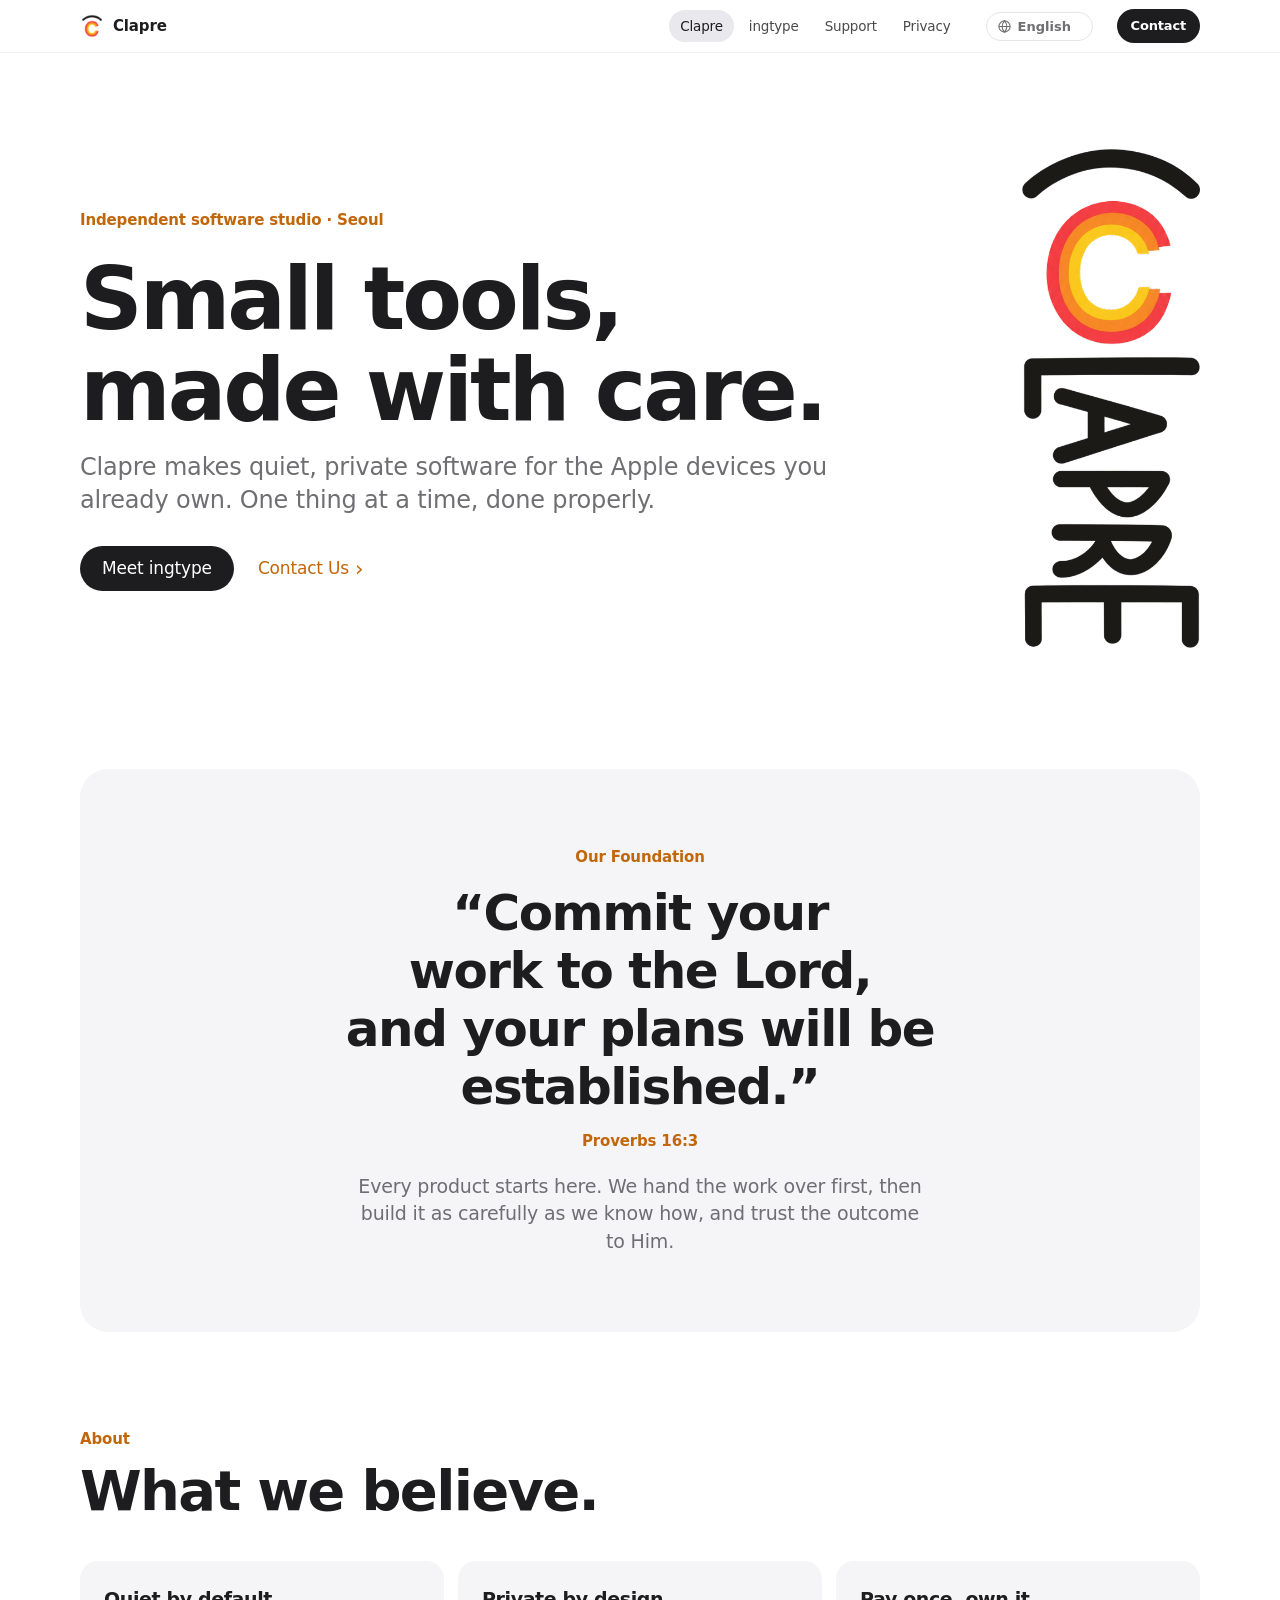
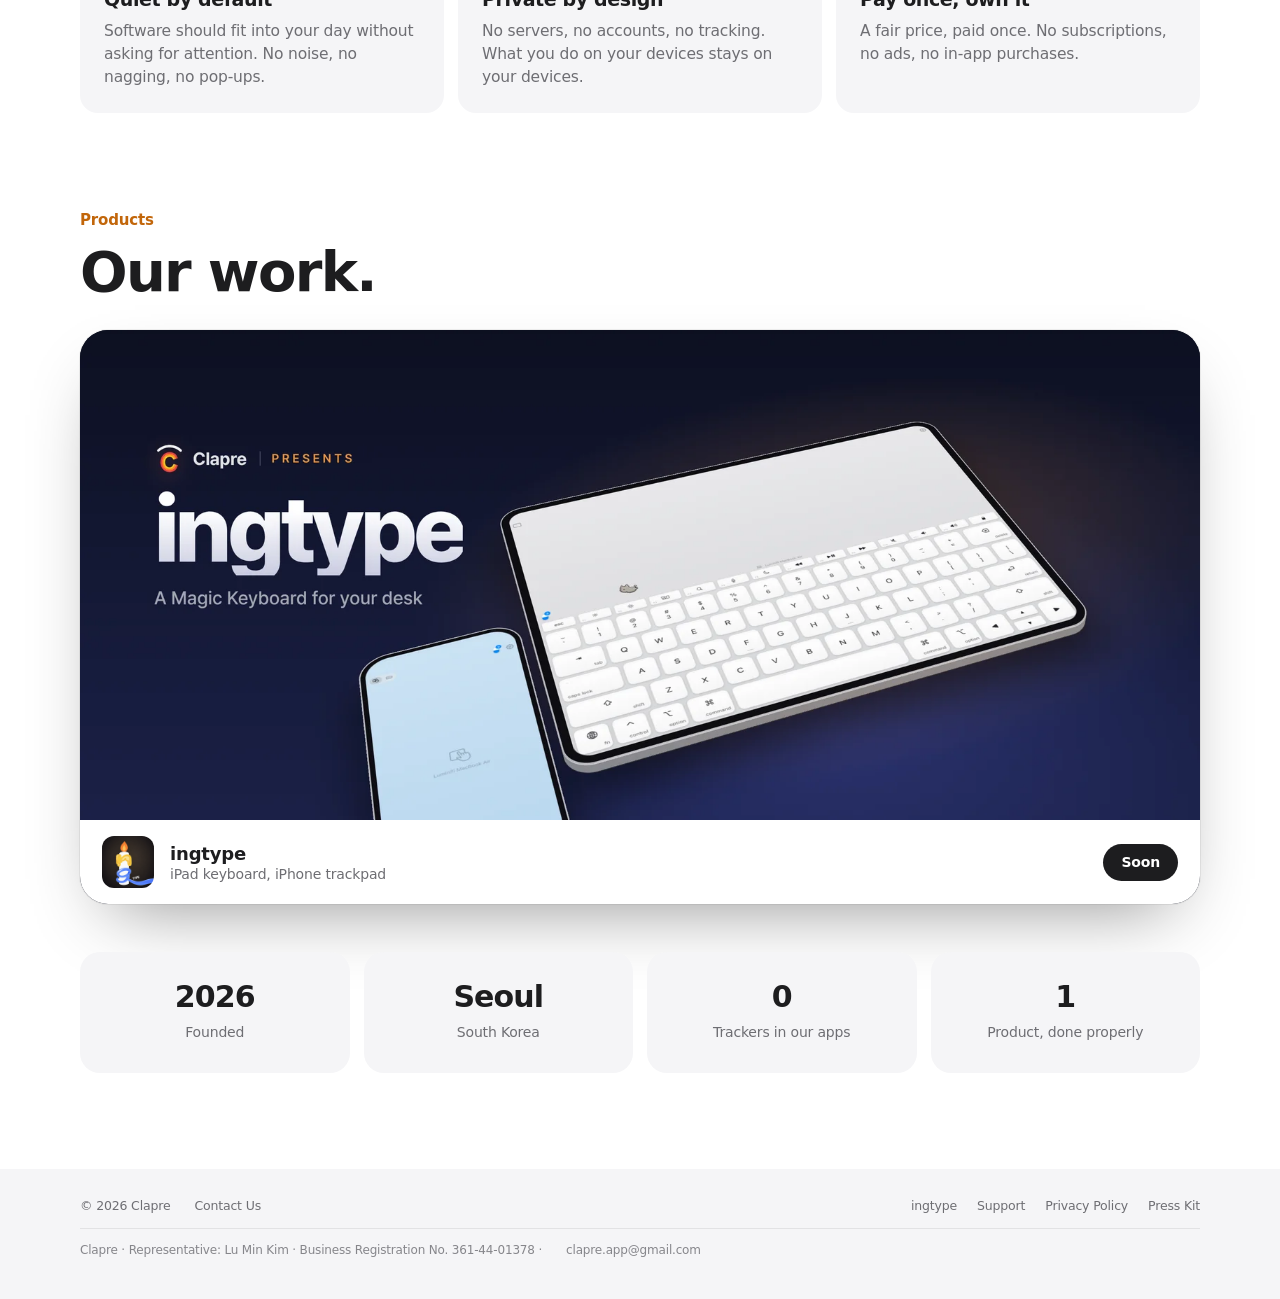
==== preview/index.html @ 4184bc2e "Preview of design draft 3 at /preview/ (noindex) Co-Authored-By: Claude Fable 5.1 <noreply@anthropic" ====
<!DOCTYPE html>

<html lang="en">
<head>
<meta charset="utf-8"/>
<meta content="width=device-width, initial-scale=1, viewport-fit=cover" name="viewport"/>
<title>Clapre · Software Studio in Seoul · Makers of ingtype</title>
<meta content="Clapre makes ingtype: iPad as a silent Mac keyboard, iPhone as a trackpad." name="description"/>
<meta content="Clapre" property="og:title"/>
<meta content="Clapre" property="og:site_name"/>
<meta content="ingtype by Clapre: iPad as a silent Mac keyboard, iPhone as a trackpad." property="og:description"/>
<meta content="https://clapre-app.github.io/assets/img/og-card.jpg" property="og:image"/>
<meta content="1200" property="og:image:width"/>
<meta content="630" property="og:image:height"/>
<meta content="website" property="og:type"/>
<meta content="https://clapre-app.github.io/" property="og:url"/>
<link href="https://clapre-app.github.io/" rel="canonical"/>
<meta content="02d426beef8b83adffbd58a7ddba301f41c018d2" name="naver-site-verification"/>
<meta content="cVVLEhnkoA3r0DoHXW1NbPYjWJluciDpub5JYgh2smg" name="google-site-verification"/>
<script type="application/ld+json">
{"@context":"https://schema.org","@graph":[
 {"@type":"Organization","@id":"https://clapre-app.github.io/#org","name":"Clapre","url":"https://clapre-app.github.io/",
  "logo":"https://clapre-app.github.io/assets/img/clapre-touch-180.png","description":"Independent software studio in Seoul. Makers of ingtype.",
  "address":{"@type":"PostalAddress","addressLocality":"Seoul","addressCountry":"KR"},
  "sameAs":["https://github.com/clapre-app"]},
 {"@type":"WebSite","@id":"https://clapre-app.github.io/#site","url":"https://clapre-app.github.io/","name":"Clapre","publisher":{"@id":"https://clapre-app.github.io/#org"},"inLanguage":["en","ko","ja","de","zh-Hans","es","fr"]},
 {"@type":"SoftwareApplication","name":"ingtype","operatingSystem":"iOS, iPadOS, macOS","applicationCategory":"UtilitiesApplication",
  "description":"Your iPad as a silent Mac keyboard, your iPhone as the trackpad and air mouse for your Mac.",
  "url":"https://clapre-app.github.io/#ingtype","author":{"@id":"https://clapre-app.github.io/#org"}}
]}
</script>
<meta content="summary_large_image" name="twitter:card"/>
<meta content="#ffffff" name="theme-color"/>
<meta content="noindex, nofollow" name="robots"/>
<link href="assets/img/favicon-clapre.png?v=31" rel="icon"/>
<link href="assets/img/clapre-touch-180.png?v=31" rel="apple-touch-icon"/>
<link href="assets/style.css?v=35" rel="stylesheet"/>
<script src="assets/i18n.js?v=35"></script>
<script defer="" src="assets/site.js?v=32"></script>
</head>
<body>
<header class="nav">
<div class="wrap">
<a class="brand" data-tab="clapre" href="#"><img alt="" class="brand-mark" height="32" src="assets/img/clapre-mark-ink.png?v=1" width="32"/><span>Clapre</span></a>
<nav class="tabs" role="tablist">
<a data-tab="clapre" href="#">Clapre</a>
<a data-tab="ingtype" href="#ingtype">ingtype</a>
<a data-i18n="t001" data-tab="support" href="#support">Support</a>
<a data-i18n="t002" data-tab="privacy" href="#privacy">Privacy</a>
</nav>
<label class="lang-pick"><svg aria-hidden="true" fill="none" stroke="currentColor" stroke-width="1.7" viewBox="0 0 24 24"><circle cx="12" cy="12" r="9"/><path d="M3 12h18M12 3c2.5 2.6 3.8 5.6 3.8 9s-1.3 6.4-3.8 9c-2.5-2.6-3.8-5.6-3.8-9S9.5 5.6 12 3z"/></svg><select aria-label="Language" class="lang-select"><option value="en">English</option><option value="ko">한국어</option><option value="ja">日本語</option><option value="de">Deutsch</option><option value="zh-Hans">简体中文</option><option value="es">Español</option><option value="fr">Français</option></select></label>
<a class="nav-contact" data-goto="contact" data-i18n="t003" href="#support">Contact</a>
</div>
</header>
<main>
<!-- ===== Clapre (회사) ===== -->
<div class="panel" id="tab-clapre">
<div class="hero company">
<div class="wrap company-hero">
<div class="company-copy">
<span class="eyebrow reveal" data-i18n="t004"><i></i>Independent software studio · Seoul</span>
<h1 class="reveal" data-i18n="t005">Small tools,<br/>made with care.</h1>
<p class="lede reveal" data-i18n="t006">Clapre makes quiet, private software for the Apple devices you already own. One thing at a time, done properly.</p>
<div class="cta reveal">
<a class="btn btn-primary" data-i18n="t007" data-tab="ingtype" href="#ingtype">Meet ingtype</a>
<a class="btn btn-ghost" data-goto="contact" data-i18n="t008" href="#support">Contact Us</a>
</div>
</div>
<img alt="Clapre" class="company-logo reveal" height="900" src="assets/img/clapre-logo-ink.png" width="320"/>
</div>
</div>
<section class="verse">
<div class="wrap reveal">
<div class="kicker" data-i18n="t009">Our Foundation</div>
<blockquote data-i18n="t010">“Commit your work to the Lord,<br/> and your plans will be established.”</blockquote>
<cite data-i18n="t011">Proverbs 16:3</cite>
<p class="section-lede" data-i18n="t012">Every product starts here. We hand the work over first, then build it as carefully as we know how, and trust the outcome to Him.</p>
</div>
</section>
<section>
<div class="wrap">
<div class="reveal">
<div class="kicker" data-i18n="t013">About</div>
<h2 data-i18n="t014">What we believe.</h2>
</div>
<div class="cards reveal">
<div class="card"><b data-i18n="t015">Quiet by default</b><p data-i18n="t016">Software should fit into your day without asking for attention. No noise, no nagging, no pop-ups.</p></div>
<div class="card"><b data-i18n="t017">Private by design</b><p data-i18n="t018">No servers, no accounts, no tracking. What you do on your devices stays on your devices.</p></div>
<div class="card"><b data-i18n="t019">Pay once, own it</b><p data-i18n="t020">A fair price, paid once. No subscriptions, no ads, no in-app purchases.</p></div>
</div>
</div>
</section>
<section>
<div class="wrap">
<div class="reveal">
<div class="kicker" data-i18n="t021">Products</div>
<h2 data-i18n="t022">Our work.</h2>
</div>
<a class="feature-card reveal" data-tab="ingtype" href="#ingtype">
<img alt="ingtype on iPad and iPhone" class="feature-art" height="800" data-l10n-banner="" src="assets/img/featured-banner-en.webp" width="1600"/>
<div class="feature-bar">
<img alt="" height="64" src="assets/img/icon-256.png?v=31" width="64"/>
<div><b>ingtype</b><span data-i18n="t023">iPad keyboard, iPhone trackpad</span></div>
<span class="get" data-i18n="t024">Soon</span>
</div>
</a>
<dl class="facts company-facts reveal">
<div class="fact"><b>2026</b><span data-i18n="t025">Founded</span></div>
<div class="fact"><b data-i18n="t026">Seoul</b><span data-i18n="t027">South Korea</span></div>
<div class="fact"><b>0</b><span data-i18n="t028">Trackers in our apps</span></div>
<div class="fact"><b>1</b><span data-i18n="t029">Product, done properly</span></div>
</dl>
</div>
</section>
</div>
<!-- ===== ingtype ===== -->
<div class="panel" hidden="" id="tab-ingtype">
<!-- 히어로 -->
<div class="hero">
<div class="wrap">
<img alt="ingtype" class="app-icon reveal" data-cookie="" height="88" src="assets/img/icon-256.png?v=31" width="88"/>
<div class="lockup reveal"><img alt="" height="26" src="assets/img/clapre-mark-ink-256.png" width="26"/><span>Clapre</span><i></i><em>PRESENTS</em></div>
<h1 class="reveal" data-i18n="t030">
        Your iPad. A Magic Keyboard.
      </h1>
<p class="lede reveal" data-i18n="t031">
        Lay it flat and type with ten fingers. Completely silent. Your iPhone becomes the trackpad.
      </p>
<div class="cta reveal">
<a aria-label="App Store" class="btn btn-primary" data-goto="price" href="#ingtype">
<svg aria-hidden="true" fill="currentColor" viewbox="0 0 24 24"><path d="M16.37 12.6c-.02-2.3 1.88-3.41 1.97-3.46-1.07-1.57-2.74-1.79-3.33-1.81-1.42-.14-2.77.83-3.49.83-.72 0-1.83-.81-3.01-.79-1.55.02-2.98.9-3.78 2.29-1.61 2.8-.41 6.94 1.16 9.21.77 1.11 1.68 2.36 2.88 2.31 1.16-.05 1.6-.75 3-.75s1.79.75 3.01.72c1.24-.02 2.03-1.13 2.79-2.25.88-1.29 1.24-2.54 1.26-2.6-.03-.01-2.42-.93-2.46-3.69zM14.07 5.85c.64-.77 1.07-1.85.95-2.92-.92.04-2.03.61-2.69 1.38-.59.68-1.11 1.77-.97 2.82 1.02.08 2.07-.52 2.71-1.28z"></path></svg>
<span data-i18n="t032">App Store</span><span class="soon" data-i18n="t033">Soon</span>
</a>
<a class="btn btn-ghost" data-goto="start" data-i18n="t034" href="#support">Get the Mac app (free)</a>
</div>
<p class="launch reveal" data-i18n="t035">Coming to the App Store · Date to be announced</p>
<!-- 쿠키: 촛불 아이콘을 누르면 나온다(출시일 힌트). -->
<p class="cookie" data-i18n="t228" hidden="">Did you know? January 7 is Candle Day.</p>
<div class="stage3d reveal"><img alt="ingtype on an iPad lying flat, with an iPhone as the trackpad" height="878" src="assets/img/devices-3d.webp" width="1800"/></div>
<div class="facts reveal">
<div class="fact"><b data-i18n="t036">Silent</b><span data-i18n="t037">No key sounds by default</span></div>
<div class="fact"><b data-i18n="t038">Ten fingers</b><span data-i18n="t039">Resting palms ignored</span></div>
<div class="fact"><b>0</b><span data-i18n="t040">Servers, accounts, ads</span></div>
<div class="fact"><b>11" · 13"</b><span data-i18n="t041">Layout scales to fit</span></div>
</div>
</div>
</div>
<!-- 키보드 / 한글 -->
<section>
<div class="wrap feature">
<div class="feature-copy reveal">
<div class="kicker" data-i18n="t042">Keyboard</div>
<h2 data-i18n="t043">
          Feels exactly like a real keyboard.
        </h2>
<p class="section-lede" data-i18n="t044">
          ingtype sends key positions, not characters. Your Mac does the rest, so every language, shortcut and input method behaves exactly as it does on a physical keyboard.
        </p>
<ul>
<li><span data-i18n="t045"><b>Zero lag</b> on the same Wi‑Fi</span></li>
<li><span data-i18n="t046"><b>Any input method</b>, including Korean, Japanese and Chinese</span></li>
<li><span data-i18n="t047"><b>Function row</b> with brightness, volume and media keys</span></li>
</ul>
</div>
<div class="ipad reveal"><img alt="" height="1200" loading="lazy" data-l10n-img="hangul" src="assets/img/hangul-en.webp" width="1600"/></div>
</div>
</section>
<!-- 작은 창 -->
<section>
<div class="wrap feature flip">
<div class="feature-copy reveal">
<div class="kicker" data-i18n="t048">Mini window</div>
<h2 data-i18n="t049">
          Eyes on the iPad.<br/>Hands stay put.
        </h2>
<p class="section-lede" data-i18n="t050">
          A small window above the keys mirrors any Mac window, live. Open Mac apps or browse the web right there.
        </p>
</div>
<div class="ipad reveal"><img alt="" height="1200" loading="lazy" src="assets/img/miniwindow.webp" width="1600"/></div>
</div>
</section>
<!-- Picture Custom -->
<section>
<div class="wrap feature">
<div class="feature-copy reveal">
<div class="kicker" data-i18n="t051">Themes</div>
<h2 data-i18n="t052">Five keyboards.<br/>Your desk is one.</h2>
<p class="section-lede" data-i18n="t053">Basic, Ice, Glass, or All Custom in your own colors. Picture Custom turns a photo of your desk into the backdrop, with depth as you tilt. Tap one to see it.</p>
<div class="pets-row">
<button aria-pressed="false" class="theme-pill" data-img="assets/img/hero-ipad-en.webp" data-l10n-img="hero-ipad" type="button">Basic</button><button aria-pressed="true" class="theme-pill on" data-img="assets/img/picture-en.webp" data-l10n-img="picture" type="button">Picture Custom</button><button aria-pressed="false" class="theme-pill" data-img="assets/img/theme-ice.webp" type="button">Ice</button><button aria-pressed="false" class="theme-pill" data-img="assets/img/theme-glass.webp" type="button">Glass</button><button aria-pressed="false" class="theme-pill" data-img="assets/img/theme-allcustom.webp" type="button">All Custom</button>
</div>
</div>
<div class="ipad reveal theme-shot is-picture"><img alt="" height="1200" loading="lazy" data-l10n-img="picture" src="assets/img/picture-en.webp" width="1600"/><span aria-hidden="true" class="add-pic"><svg fill="none" stroke="currentColor" stroke-linecap="round" stroke-linejoin="round" stroke-width="1.8" viewbox="0 0 24 24"><rect height="14" rx="3" width="18" x="3" y="5"></rect><circle cx="9" cy="10" r="1.6"></circle><path d="M21 16l-5-5-7 8"></path></svg><span data-i18n="t054">ADD PICTURE</span></span></div>
</div>
</section>
<!-- 아이폰 -->
<section>
<div class="wrap feature flip">
<div class="feature-copy reveal">
<div class="kicker" data-i18n="t055">iPhone</div>
<h2 data-i18n="t056">
          Your iPhone is the trackpad.
        </h2>
<p class="section-lede" data-i18n="t057">
          Tap, two-finger scroll, pinch, drag and three-finger gestures, with haptics on every click. Type on your iPhone keyboard and it lands on the Mac.
        </p>
<ul>
<li><span data-i18n="t058"><b>Hold with two fingers and tilt</b> to fly across the screen</span></li>
<li><span data-i18n="t059"><b>Emoji</b> included</span></li>
</ul>
</div>
<div class="duo reveal">
<div class="iphone"><img alt="" height="1564" loading="lazy" data-l10n-img="phone-trackpad" src="assets/img/phone-trackpad-en.webp" width="720"/></div>
<div class="iphone"><img alt="" height="1564" loading="lazy" data-l10n-img="phone-airmouse" src="assets/img/phone-airmouse-en.webp" width="720"/></div>
</div>
</div>
</section>
<!-- 펫 -->
<section>
<div class="wrap feature">
<div class="feature-copy reveal">
<div class="kicker" data-i18n="t060">Pets</div>
<h2 data-i18n="t061">
          Little friends<br/>on the keys.
        </h2>
<p class="section-lede" data-i18n="t062">
          32 pixel pets wander a single line above the keys, never in the way. They nap when you rest and hop when you tap.
        </p>
<div class="pets-row">
<span data-i18n="t063">32 pets</span><span data-i18n="t064">Three capsules a day</span><span data-i18n="t065">Draw your own pet</span>
</div>
</div>
<div class="ipad reveal"><img alt="" height="1200" loading="lazy" data-l10n-img="pets" src="assets/img/pets-en.webp" width="1600"/></div>
</div>
</section>
<!-- 개인정보 -->
<section class="gallery-sec">
<div class="wrap reveal">
<div class="kicker" data-i18n="t066">App Store</div>
<h2 data-i18n="t067">A closer look.</h2>
</div>
<div aria-label="App Store screenshots" class="gallery reveal" tabindex="0">
<img alt="" class="pad" height="825" loading="lazy" data-poster="ipad-13-01-keyboard" src="assets/img/posters/en/ipad-13-01-keyboard.webp" width="1100"/>
<img alt="" class="ph" height="1130" loading="lazy" data-poster="iphone-69-01-trackpad" src="assets/img/posters/en/iphone-69-01-trackpad.webp" width="520"/>
<img alt="" class="ph" height="1130" loading="lazy" data-poster="iphone-69-01b-airmouse" src="assets/img/posters/en/iphone-69-01b-airmouse.webp" width="520"/>
<img alt="" class="pad" height="825" loading="lazy" data-poster="ipad-13-02-hangul" src="assets/img/posters/en/ipad-13-02-hangul.webp" width="1100"/>
<img alt="" class="pad" height="825" loading="lazy" data-poster="ipad-13-03-miniwindow" src="assets/img/posters/en/ipad-13-03-miniwindow.webp" width="1100"/>
<img alt="" class="ph" height="1130" loading="lazy" data-poster="iphone-69-02-keyboard" src="assets/img/posters/en/iphone-69-02-keyboard.webp" width="520"/>
<img alt="" class="pad" height="825" loading="lazy" data-poster="ipad-13-04-picture" src="assets/img/posters/en/ipad-13-04-picture.webp" width="1100"/>
<img alt="" class="ph" height="1130" loading="lazy" data-poster="iphone-69-03-picture" src="assets/img/posters/en/iphone-69-03-picture.webp" width="520"/>
<img alt="" class="pad" height="825" loading="lazy" data-poster="ipad-13-05-pets" src="assets/img/posters/en/ipad-13-05-pets.webp" width="1100"/>
<img alt="" class="ph" height="1130" loading="lazy" data-poster="iphone-69-04-pairing" src="assets/img/posters/en/iphone-69-04-pairing.webp" width="520"/>
<img alt="" class="pad" height="825" loading="lazy" data-poster="ipad-13-07-private" src="assets/img/posters/en/ipad-13-07-private.webp" width="1100"/>
</div>
</section>
<section>
<div class="wrap">
<div class="privacy-band reveal">
<div class="kicker" data-i18n="t068">Privacy</div>
<h2 data-i18n="t069">
          No server. No account. No tracking.
        </h2>
<p class="section-lede" data-i18n="t070">
          Your devices talk directly over Wi‑Fi, encrypted. We can't see what you type, because it never reaches us.
        </p>
<div class="cards">
<div class="card"><b data-i18n="t071">6-digit pairing</b><p data-i18n="t072">Pair once with the code on your Mac. Only paired devices can connect.</p></div>
<div class="card"><b data-i18n="t073">Nothing stored</b><p data-i18n="t074">Keystrokes are handled the moment they arrive and are never saved.</p></div>
<div class="card"><b data-i18n="t075">No ads, no analytics</b><p data-i18n="t076">Not a single tracking SDK. App Store privacy label: Data Not Collected.</p></div>
</div>
</div>
</div>
</section>
<!-- 시작하기 -->
<section>
<div class="wrap">
<div class="reveal">
<div class="kicker" data-i18n="t077">Get started</div>
<h2 data-i18n="t078">One minute to set up.</h2>
</div>
<div class="steps reveal">
<div class="step"><b data-i18n="t079">Install the Mac app</b><p data-i18n="t080">Free. It sits quietly in your menu bar.</p></div>
<div class="step"><b data-i18n="t081">Enter the 6-digit code</b><p data-i18n="t082">Mac menu → Pair New Device. Type it on your iPad or iPhone.</p></div>
<div class="step"><b data-i18n="t083">Done</b><p data-i18n="t084">From then on it reconnects on its own.</p></div>
</div>
</div>
</section>
<!-- 가격 -->
<!-- Handheld Mac (1.0 포함) -->
<section class="next-up">
<div class="wrap">
<div class="next-card reveal">
<span class="dev-pill"><i></i><span data-i18n="t224">New</span></span>
<h2 data-i18n="t225">Handheld Mac.</h2>
<p class="section-lede" data-i18n="t226">Your whole Mac screen on the iPad, controlled with your fingers. Tap, drag, scroll and pinch, right on the glass.</p>
<p class="next-note" data-i18n="t227">Included in ingtype. No subscription.</p>
</div>
</div>
</section>
<section class="price" id="price">
<div class="wrap reveal">
<div class="kicker" data-i18n="t085">Price</div>
<div class="amount" data-i18n="t086">One-time</div>
<p class="section-lede" data-i18n="t087" style="margin:0 auto">
        Buy once for both iPad and iPhone. No subscription, no in-app purchases. The Mac app is free.
      </p>
<div class="cta">
<a class="btn btn-primary" data-goto="price" data-i18n="t088" href="#ingtype">Coming Soon</a>
</div>
</div>
</section>
</div>
<!-- ===== Support ===== -->
<div class="panel doc" hidden="" id="tab-support">
<div class="wrap">
<h1 data-i18n="t089">Support</h1>
<p class="meta" data-i18n="t090">ingtype by Clapre</p>
<h2 data-i18n="t091" id="start">Getting Started</h2>
<ol>
<li data-i18n="t092"><strong>Install the Mac app.</strong> Open <code>ingtype.dmg</code> from the download link on this page and move the app to Applications. On first launch it asks for Accessibility permission: System Settings → Privacy &amp; Security → Accessibility → turn on ingtype.</li>
<li data-i18n="t093"><strong>Pair.</strong> Click the ingtype icon in the menu bar → <strong>Pair New Device</strong>. A 6-digit code appears.</li>
<li data-i18n="t094">Open the app on your iPhone or iPad, choose your Mac and enter the code. After that it reconnects on its own.</li>
</ol>
<p data-i18n="t095">The Mac app is free. The download link goes up here on launch day. Your Mac and iPhone/iPad must be on the same Wi‑Fi.</p>
<h2 data-i18n="t096">iPad as a Keyboard</h2>
<ul>
<li data-i18n="t097">Lay the iPad flat and rest your wrists on the desk. iPadOS ignores touches near a resting wrist.</li>
<li data-i18n="t098">In Settings → Multitasking &amp; Gestures, turn off four/five-finger gestures so apps don't switch while you type.</li>
<li data-i18n="t099"><strong>Modifier keys</strong> (shift, command…): tap once to apply to the next key, or hold while typing.</li>
<li data-i18n="t100">Hold <strong>fn</strong> and tap the top row for F1–F12.</li>
<li data-i18n="t101">For English-only legends: Settings → Keyboard → Key Legends → English Only.</li>
</ul>
<h2 data-i18n="t102">iPhone as a Trackpad</h2>
<table>
<tr><th data-i18n="t103">Gesture</th><th data-i18n="t104">Action</th></tr>
<tr><td data-i18n="t105">One-finger move</td><td data-i18n="t106">Move the pointer</td></tr>
<tr><td data-i18n="t107">One-finger tap</td><td data-i18n="t108">Click</td></tr>
<tr><td data-i18n="t109">Two-finger tap</td><td data-i18n="t110">Right-click</td></tr>
<tr><td data-i18n="t111">Two-finger swipe</td><td data-i18n="t112">Scroll</td></tr>
<tr><td data-i18n="t113">Long press, then move</td><td data-i18n="t114">Drag</td></tr>
<tr><td data-i18n="t115">Pinch</td><td data-i18n="t116">Zoom</td></tr>
<tr><td data-i18n="t117">Three-finger swipe</td><td data-i18n="t118">Switch desktops, Mission Control</td></tr>
<tr><td data-i18n="t119">Hold two fingers and tilt</td><td data-i18n="t120">Air mouse (turn on in Settings)</td></tr>
</table>
<p data-i18n="t121">The air mouse covers long moves; the trackpad handles fine control. Adjust sensitivity in Settings. The iPhone keyboard mode can send emoji too.</p>
<h2 data-i18n="t122">FAQ</h2>
<h3 data-i18n="t123">My Mac doesn't show up.</h3>
<ul>
<li data-i18n="t124">Make sure both devices are on the same Wi‑Fi. Guest, school and office networks often block device-to-device traffic.</li>
<li data-i18n="t125">If so, turn on your iPhone's Personal Hotspot and join your Mac and iPad to it.</li>
<li data-i18n="t126">Still missing? <strong>Connect by address</strong>: enter the address shown in the ingtype menu on your Mac (e.g. 172.20.10.2) under ‘Connect by Address…’.</li>
<li data-i18n="t127">Check that the Mac app is running (menu bar icon).</li>
<li data-i18n="t128">On iPhone/iPad, check Settings → Privacy &amp; Security → Local Network → ingtype.</li>
</ul>
<h3 data-i18n="t129">Connected, but nothing is typed.</h3>
<p data-i18n="t130">Check the Accessibility permission on the Mac. After an update you may need to toggle it off and on.</p>
<h3 data-i18n="t131">The code doesn't work.</h3>
<p data-i18n="t132">A code is valid for 2 minutes, and 5 wrong attempts require a new one. Close and reopen the pairing window on the Mac.</p>
<h3 data-i18n="t133">I hear key sounds.</h3>
<p data-i18n="t134">The app is silent by default. Check that Key Click Sound is off in Settings.</p>
<h3 data-i18n="t135">Does one purchase cover all my devices?</h3>
<p data-i18n="t136">Yes. iPhone and iPad share one app under your Apple ID, and the Mac app is free.</p>
<h2 data-i18n="t137" id="contact">Contact Us</h2>
<p data-i18n="t138">Send a question, a bug or an idea. Replies usually take 2–3 days.</p>
<form class="contact" id="contact-form">
<div class="row">
<label><span data-i18n="t139">Topic</span>
          <select name="topic">
<option data-i18n="t202">Question</option><option data-i18n="t203">Bug Report</option><option data-i18n="t204">Connection Problem</option><option data-i18n="t205">Feature Idea</option><option data-i18n="t206">Other</option>
</select>
</label>
<label><span data-i18n="t140">Devices</span> <input data-i18n-ph="t200" name="devices" placeholder='e.g. iPad Air 11", MacBook Air M2'/></label>
</div>
<label><span data-i18n="t141">Message</span> <textarea data-i18n-ph="t201" name="message" placeholder="What happened, and what did you expect?" required="" rows="6"></textarea></label>
<div class="contact-actions">
<button class="btn btn-primary" data-i18n="t142" type="submit">Send by Email</button>
<span data-i18n="t143">Opens your mail app, addressed to <a href="mailto:clapre.app@gmail.com">clapre.app@gmail.com</a></span>
</div>
</form>
</div>
</div>
<!-- ===== Press ===== -->
<div class="panel doc" hidden="" id="tab-press">
<div class="wrap">
<h1 data-i18n="t207">Press Kit</h1>
<p class="lead" data-i18n="t208">Everything you need to write about ingtype: logos, screenshots and a short description.</p>
<p><a class="btn btn-primary press-dl" download="" href="assets/press/ingtype-press-kit.zip"><span data-i18n="t209">Download Press Kit (ZIP, 4 MB)</span></a></p>
<p class="meta" data-i18n="t210">App icon, Clapre logos, banners, and App Store screenshots in English and Korean.</p>
<img alt="ingtype banner" class="press-banner" data-l10n-banner="" height="800" loading="lazy" src="assets/img/featured-banner-en.webp" width="1600"/>
<h2 data-i18n="t211">About ingtype</h2>
<p><strong data-i18n="t212">Your iPad becomes a silent Magic Keyboard. Your iPhone becomes the trackpad.</strong></p>
<p data-i18n="t213">ingtype turns an iPad lying flat on the desk into a ten-finger keyboard for the Mac, and an iPhone into its trackpad. It sends key positions instead of characters, so every language and input method behaves exactly as on a physical keyboard. Silent by default, with no server, no account and no tracking.</p>
<h2 data-i18n="t214">Fact Sheet</h2>
<table>
<tr><th data-i18n="t215">Developer</th><td data-i18n="t216">Clapre, Seoul, South Korea</td></tr>
<tr><th data-i18n="t217">Release</th><td data-i18n="t218">To be announced</td></tr>
<tr><th data-i18n="t219">Platforms</th><td data-i18n="t220">iPad and iPhone (iOS 17+), free Mac app (macOS 14+)</td></tr>
<tr><th data-i18n="t221">Price</th><td data-i18n="t222">One-time purchase. No subscription, no in-app purchases.</td></tr>
<tr><th data-i18n="t223">Contact</th><td><a href="mailto:clapre.app@gmail.com">clapre.app@gmail.com</a></td></tr>
</table>
</div>
</div>
<!-- ===== Privacy ===== -->
<div class="panel doc" hidden="" id="tab-privacy">
<div class="wrap">
<h1 data-i18n="t144">Privacy Policy</h1>
<p class="meta" data-i18n="t145">Last updated October 28, 2026 · ingtype by Clapre</p>
<p class="lead" data-i18n="t146">ingtype does not collect any personal information.</p>
<h2 data-i18n="t147">1. Information We Collect</h2>
<p data-i18n="t148">None. ingtype does not:</p>
<ul>
<li data-i18n="t149">create accounts, require sign-in, or collect identifiers such as email or phone number</li>
<li data-i18n="t150">store or transmit the text you type, your keystrokes, or your pointer movements</li>
<li data-i18n="t151">use advertising, analytics, or tracking SDKs</li>
<li data-i18n="t152">talk to any external server (there is no developer server)</li>
</ul>
<h2 data-i18n="t153">2. Device-to-Device Communication</h2>
<p data-i18n="t154">ingtype only talks directly between your iPhone/iPad and your Mac on the same network.</p>
<ul>
<li data-i18n="t155">Traffic is encrypted with TLS. Only devices paired with the 6-digit code shown on the Mac can connect.</li>
<li data-i18n="t156">Keystrokes are sent as key positions (key codes), not characters. They are handled as input the moment they reach the Mac and are never stored.</li>
<li data-i18n="t157">When the iPhone keyboard sends a character with no key position, such as an emoji, the Mac briefly places it on the clipboard, pastes it, then restores your previous clipboard.</li>
<li data-i18n="t158">If you choose ‘Mac Screen’ in the iPad mini window, only the one Mac window (or display) you picked is compressed into video and sent to that iPad over the same encrypted connection. It stops when you close the mini window or disconnect, and nothing is stored. The Mac menu bar shows it while sharing, with a way to stop at once. Handheld Mac works the same way: it shows your whole display, and only your taps and gestures go back to the Mac.</li>
<li data-i18n="t159">Nothing is sent to the developer or third parties. Websites you open yourself in the mini window talk to those sites like any browser, and a search typed into its address bar opens Google Search.</li>
</ul>
<h2 data-i18n="t160">3. Information Stored on Your Devices</h2>
<table>
<tr><th data-i18n="t161">Data</th><th data-i18n="t162">Where</th><th data-i18n="t163">Purpose</th></tr>
<tr><td data-i18n="t164">Paired Mac's name, identifier and connection secret</td><td data-i18n="t165">iPhone/iPad Keychain</td><td data-i18n="t166">Reconnect without a code</td></tr>
<tr><td data-i18n="t167">Paired iPhone/iPad's name, identifier and connection secret</td><td data-i18n="t168">Mac Keychain</td><td data-i18n="t169">Allow only paired devices</td></tr>
<tr><td data-i18n="t170">Settings (sensitivity, theme, pets, click sound…)</td><td data-i18n="t171">On device</td><td data-i18n="t172">App preferences</td></tr>
<tr><td data-i18n="t173">Picture Custom photos (up to 5 you take or choose)</td><td data-i18n="t174">iPhone/iPad app folder, excluded from backup</td><td data-i18n="t175">Keyboard and trackpad background. Never transmitted; delete in Settings</td></tr>
<tr><td data-i18n="t176">Pets you draw</td><td data-i18n="t177">iPhone/iPad app folder, excluded from backup</td><td data-i18n="t178">On-screen pets. Never transmitted; delete in Settings</td></tr>
<tr><td data-i18n="t179">Mini window website data (cookies, cache)</td><td data-i18n="t180">On iPhone/iPad</td><td data-i18n="t181">Keeps you signed in. Delete in Settings</td></tr>
</table>
<p data-i18n="t182">This data is never sent to the developer or any third party. Delete it any time with ‘Forget’ in either app; it is removed when you delete the app.</p>
<h2 data-i18n="t183">4. System Permissions</h2>
<ul>
<li data-i18n="t184"><strong>Local Network</strong>: only to find and connect to your Mac.</li>
<li data-i18n="t185"><strong>Camera (optional)</strong>: only to photograph your desk for Picture Custom. ‘Choose from Photos’ receives only the photos you pick, without library access.</li>
<li data-i18n="t186"><strong>Motion sensors</strong>: on iPad, to shift the background as you tilt it; on iPhone, only for the air mouse while you hold two fingers down (when turned on). Not recorded or sent anywhere but your Mac.</li>
<li data-i18n="t187"><strong>Screen Recording (Mac, optional)</strong>: only to show a Mac window in the iPad mini window. Only the window you pick, only while requested, nothing stored, no audio. Also used for Handheld Mac, under the same rules.</li>
<li data-i18n="t188"><strong>Accessibility (Mac)</strong>: required to deliver input to the Mac. Not used to read or record screen content.</li>
</ul>
<h2 data-i18n="t189">5. Children's Privacy</h2>
<p data-i18n="t190">ingtype collects no personal information from anyone, including children.</p>
<h2 data-i18n="t191">6. Changes</h2>
<p data-i18n="t192">Changes will be posted on this page and in the app's release notes.</p>
<h2 data-i18n="t193">7. Contact</h2>
<p data-i18n="t194">Clapre · <a href="mailto:clapre.app@gmail.com">clapre.app@gmail.com</a></p>
</div>
</div>
</main>
<footer>
<div class="wrap">
<span data-i18n="t195">© 2026 Clapre</span>
<a data-goto="contact" data-i18n="t196" href="#support">Contact Us</a>
<nav>
<a data-tab="ingtype" href="#ingtype">ingtype</a>
<a data-i18n="t197" data-tab="support" href="#support">Support</a>
<a data-i18n="t198" data-tab="privacy" href="#privacy">Privacy Policy</a>
<a data-i18n="t207" data-tab="press" href="#press">Press Kit</a>
</nav>
</div>
<div class="wrap legal" data-i18n="t199">Clapre · Representative: Lu Min Kim · Business Registration No. 361-44-01378 · <a href="mailto:clapre.app@gmail.com">clapre.app@gmail.com</a></div>
</footer>
</body>
</html>
---- preview/assets/style.css ----
/* ingtype · by Clapre — 사이트 공통 스타일
   11/5 개편 3: Apple. 흰 바탕, 큰 사진, 중앙의 큰 제목, 회색·검정 타일 교차. 그라데이션 없음.
   글꼴은 Apple 기기의 시스템 글꼴(SF Pro·Apple SD Gothic Neo), apple.com과 같다. 글자색은 Apple의 잉크(#1d1d1f)·회색(#6e6e73). */
:root {
  --bg: #ffffff;
  --gray: #f5f5f7;
  --gray-2: #e8e8ed;
  --ink: #1d1d1f;
  --ink-2: #6e6e73;
  --ink-3: #86868b;
  --line: rgba(0, 0, 0, 0.1);
  --amber: #f08a1f;
  --amber-text: #c2660a;
  --red: #f43f44;
  --yellow: #f5b73d;
  --blue: #5b8def;
  --radius: 28px;
  --max: 1120px;
  --font: -apple-system, BlinkMacSystemFont, "SF Pro KR", "SF Pro Text", "SF Pro Display", "Apple SD Gothic Neo", "Helvetica Neue", "Segoe UI", "Malgun Gothic", system-ui, sans-serif;
}

* { box-sizing: border-box; }
html { -webkit-text-size-adjust: 100%; scroll-behavior: smooth; overflow-x: clip; }
body {
  margin: 0; background: var(--bg); color: var(--ink); font-family: var(--font);
  font-size: 17px; line-height: 1.5; letter-spacing: -0.01em; -webkit-font-smoothing: antialiased; overflow-x: hidden;
  font-feature-settings: "tnum" on;
}
img { display: block; max-width: 100%; height: auto; }
a { color: inherit; text-decoration: none; }
::selection { background: rgba(240, 138, 31, 0.25); }
html[data-lang="ko"] [lang="en"]:not(html) { display: none !important; }
html[data-lang="en"] [lang="ko"]:not(html) { display: none !important; }

.wrap { width: min(var(--max), calc(100% - 44px)); margin: 0 auto; }

/* ---------- 상단: Apple처럼 얇고 조용하게 ---------- */
.nav {
  position: sticky; top: 0; z-index: 20;
  background: rgba(255, 255, 255, 0.78);
  -webkit-backdrop-filter: saturate(180%) blur(20px); backdrop-filter: saturate(180%) blur(20px);
  border-bottom: 1px solid rgba(0,0,0,0.06);
}
.nav .wrap { display: flex; align-items: center; gap: 24px; height: 52px; }
.brand { display: flex; align-items: center; gap: 9px; font-weight: 600; font-size: 15px; letter-spacing: -0.01em; }
.brand img, .brand-mark { width: 24px; height: 24px; border-radius: 0; }
.tabs { display: flex; gap: 4px; margin-left: auto; font-size: 13.5px; }
.tabs a { padding: 6px 11px; border-radius: 999px; color: rgba(29,29,31,.8); transition: color .2s, background .2s; }
.tabs a:hover { color: var(--ink); }
.tabs a.active { color: var(--ink); background: var(--gray-2); }
.nav-contact { font-size: 13px; font-weight: 600; padding: 7px 14px; border-radius: 999px; background: var(--ink); color: #fff; }
.nav-contact:hover { background: #333336; }

/* ---------- 라벨·버튼 ---------- */
.kicker, .eyebrow { color: var(--amber-text); font-weight: 600; font-size: 15px; letter-spacing: -0.01em; }
.eyebrow { display: inline-flex; align-items: center; gap: 8px; }
.eyebrow i { display: none; }
.btn {
  display: inline-flex; align-items: center; gap: 8px;
  padding: 12px 22px; border-radius: 980px; font-weight: 500; font-size: 17px; line-height: 1.2;
  transition: background .2s ease, color .2s ease, transform .2s ease, box-shadow .2s ease;
}
.btn-primary { background: var(--ink); color: #fff; }
.btn-primary:hover { background: #333336; }
.btn-ghost { background: transparent; color: var(--amber-text); padding-left: 6px; padding-right: 6px; }
.btn-ghost::after { content: "›"; font-size: 1.25em; line-height: 1; margin-left: -2px; transition: transform .2s; }
.btn-ghost:hover::after { transform: translateX(3px); }
.btn svg { width: 17px; height: 17px; }
.btn .soon { font-size: 12px; font-weight: 500; color: rgba(255,255,255,.6); }

/* ---------- 히어로: Stripe의 그라데이션 띠 + Apple의 중앙 제목 ---------- */
.hero { position: relative; padding: 96px 0 0; text-align: center; isolation: isolate; }
h1 {
  margin: 22px auto 16px; max-width: 14ch;
  font-size: clamp(44px, 6.8vw, 88px); line-height: 1.04; letter-spacing: -0.035em; font-weight: 700; text-wrap: balance;
}
html[data-lang="en"] h1 { max-width: 16ch; }
.lede { max-width: 32em; margin: 0 auto; font-size: clamp(19px, 2vw, 24px); line-height: 1.35; color: var(--ink-2); font-weight: 400; text-wrap: pretty; }
.cta { display: flex; gap: 18px; justify-content: center; align-items: center; flex-wrap: wrap; margin-top: 30px; }
.launch { color: var(--ink-3); font-size: 14px; margin-top: 18px; }
.app-icon { width: 92px; height: 92px; margin: 0 auto 22px; border-radius: 21px; box-shadow: 0 20px 40px -16px rgba(0,0,0,.45), 0 0 0 1px rgba(0,0,0,.05); }
.app-icon[data-cookie] { cursor: pointer; }
.cookie { color: var(--amber-text); font-size: 14px; margin-top: 10px; animation: cookie-in .5s ease both; }
@keyframes cookie-in { from { opacity: 0; transform: translateY(-4px); } to { opacity: 1; transform: none; } }
.lockup { display: inline-flex; align-items: center; gap: 10px; margin: 0 auto 10px; }
.lockup img { width: 22px; height: 22px; }
.lockup span { font-weight: 600; font-size: 15px; }
.lockup i { width: 1px; height: 14px; background: rgba(0,0,0,.2); }
.lockup em { font-style: normal; font-weight: 600; font-size: 12px; letter-spacing: .22em; color: var(--amber-text); }
.stage3d { position: relative; margin: 48px auto 0; max-width: 1120px; }
.stage3d::before { content: ""; position: absolute; left: 12%; right: 12%; top: 40%; bottom: 4%; border-radius: 50%;
  background: radial-gradient(ellipse, rgba(0,0,0,.18), rgba(0,0,0,0) 68%); filter: blur(22px); }
.stage3d img { position: relative; width: 100%; height: auto; }

/* 신뢰 줄: 회색 바탕의 숫자 네 개 */
.facts { display: grid; grid-template-columns: repeat(4, 1fr); gap: 14px; margin: 72px 0 0; }
.fact { background: var(--gray); border-radius: 20px; padding: 28px 24px; text-align: center; }
.fact b { display: block; font-size: 30px; letter-spacing: -0.03em; font-weight: 700; line-height: 1.1; margin-bottom: 6px; }
.fact span { color: var(--ink-2); font-size: 14px; }

/* ---------- 섹션: Apple 타일 ---------- */
section { padding: 96px 0 0; }
h2 { margin: 10px 0 14px; font-size: clamp(32px, 4.4vw, 56px); line-height: 1.08; letter-spacing: -0.03em; font-weight: 700; text-wrap: balance; }
.section-lede { color: var(--ink-2); max-width: 32em; font-size: 19px; line-height: 1.45; text-wrap: pretty; }
.feature {
  display: grid; grid-template-columns: 1fr 1.2fr; gap: 48px; align-items: center;
  background: var(--gray); border-radius: var(--radius); padding: clamp(28px, 4vw, 56px);
}
.feature.flip { grid-template-columns: 1.2fr 1fr; }
.feature.flip .feature-copy { order: 2; }
.feature-copy { padding: 8px 0; }
.feature ul { list-style: none; padding: 0; margin: 22px 0 0; display: grid; gap: 10px; }
.feature li { display: flex; gap: 10px; color: var(--ink-2); font-size: 16px; }
.feature li::before { content: "✓"; flex: none; color: var(--amber-text); font-weight: 700; }
.feature li b { color: var(--ink); font-weight: 600; }
/* 짝수 타일은 흰 바탕 + 테두리로 교차 */
#tab-ingtype section:nth-of-type(even) .feature { background: #fff; border: 1px solid var(--line); }

/* 기기: 얇은 검정 베젤 */
.ipad { position: relative; border-radius: clamp(16px, 2.2vw, 28px); padding: clamp(7px, .9vw, 12px); background: #111;
  box-shadow: 0 30px 60px -30px rgba(0,0,0,.5), 0 0 0 1px rgba(0,0,0,.08); }
.ipad img { border-radius: clamp(10px, 1.4vw, 18px); }
.iphone { position: relative; border-radius: clamp(26px, 3.8vw, 48px); padding: clamp(5px, .7vw, 9px); background: #111;
  box-shadow: 0 28px 56px -28px rgba(0,0,0,.5), 0 0 0 1px rgba(0,0,0,.08); }
.iphone img { border-radius: clamp(21px, 3.1vw, 40px); }
.duo { display: flex; gap: 20px; justify-content: center; align-items: flex-end; }
.duo .iphone { width: min(46%, 250px); }
.duo .iphone:nth-child(2) { transform: translateY(-34px); }

/* 칩 */
.pets-row { display: flex; gap: 8px; flex-wrap: wrap; margin-top: 22px; }
.pets-row span, .pets-row .theme-pill { padding: 7px 14px; border-radius: 999px; background: #fff; border: 1px solid var(--line); font-size: 14px; color: var(--ink); }
#tab-ingtype section:nth-of-type(even) .pets-row span, #tab-ingtype section:nth-of-type(even) .pets-row .theme-pill { background: var(--gray); border-color: transparent; }
.theme-pill { font: inherit; cursor: pointer; transition: background .2s, color .2s, border-color .2s; }
.pets-row .theme-pill:hover { border-color: var(--ink); }
.pets-row .theme-pill.on { background: var(--ink); color: #fff; border-color: var(--ink); }
.theme-shot { position: relative; }
.theme-shot img { transition: opacity .25s ease; }
.theme-shot img.fading { opacity: 0; }
.add-pic { position: absolute; left: 50%; top: 27%; transform: translate(-50%, -50%); display: none; align-items: center; gap: 10px;
  padding: 11px 20px; border-radius: 999px; font-weight: 600; font-size: clamp(12px, 1.2vw, 15px); letter-spacing: .12em; color: #fff;
  background: rgba(0,0,0,.35); border: 1.5px dashed rgba(255,255,255,.8); -webkit-backdrop-filter: blur(8px); backdrop-filter: blur(8px); pointer-events: none; }
.add-pic svg { width: 1.4em; height: 1.4em; }
.theme-shot.is-picture .add-pic { display: inline-flex; }

/* ---------- 개인정보: Apple의 검정 타일 ---------- */
.privacy-band { border-radius: var(--radius); padding: clamp(36px, 6vw, 72px); background: #000; color: #fff; }
.privacy-band .kicker { color: var(--amber); }
.privacy-band h2 { max-width: 16ch; }
.privacy-band .section-lede { color: rgba(255,255,255,.7); }
.cards { display: grid; grid-template-columns: repeat(3, 1fr); gap: 14px; margin-top: 40px; }
.card { padding: 24px; border-radius: 18px; background: var(--gray); }
.card b { display: block; font-size: 19px; margin-bottom: 6px; letter-spacing: -0.02em; font-weight: 600; }
.card p { margin: 0; color: var(--ink-2); font-size: 15.5px; }
.privacy-band .card { background: #1d1d1f; }
.privacy-band .card p { color: rgba(255,255,255,.7); }

/* ---------- 시작하기: 흰 카드 셋 ---------- */
.steps { display: grid; grid-template-columns: repeat(3, 1fr); gap: 14px; margin-top: 40px; counter-reset: s; }
.step { padding: 28px; border-radius: 20px; background: var(--gray); }
.step::before { counter-increment: s; content: counter(s); display: grid; place-items: center; width: 36px; height: 36px; border-radius: 50%;
  margin-bottom: 18px; background: var(--ink); color: #fff; font-weight: 700; font-size: 15px; }
.step b { display: block; font-size: 19px; margin-bottom: 6px; letter-spacing: -0.02em; font-weight: 600; }
.step p { margin: 0; color: var(--ink-2); font-size: 15.5px; }

/* ---------- 가격 ---------- */
.price { text-align: center; padding-bottom: 48px; }
.price .amount { font-size: clamp(56px, 8vw, 104px); font-weight: 700; letter-spacing: -0.045em; line-height: 1; margin: 16px 0 10px; }
.price .amount small { font-size: 0.3em; color: var(--ink-3); letter-spacing: -0.01em; font-weight: 500; margin-left: 6px; }
.price .section-lede { margin: 0 auto; }
.price .cta { margin-top: 26px; }

/* ---------- 문서 페이지 ---------- */
.doc { padding: 72px 0 48px; }
.doc .wrap { max-width: 740px; }
.doc h1 { font-size: clamp(36px, 5vw, 56px); margin: 0 0 8px; max-width: none; text-align: left; }
.doc .meta { color: var(--ink-3); font-size: 14px; margin-bottom: 40px; }
.doc h2 { font-size: 26px; margin: 52px 0 12px; letter-spacing: -0.02em; }
.doc h3 { font-size: 19px; margin: 28px 0 6px; font-weight: 600; }
.doc p, .doc li { color: var(--ink-2); }
.doc strong { color: var(--ink); font-weight: 600; }
.doc ul, .doc ol { padding-left: 1.2em; }
.doc li { margin: 6px 0; }
.doc table { width: 100%; border-collapse: collapse; margin: 14px 0; font-size: 15px; }
.doc th, .doc td { text-align: left; padding: 10px 12px 10px 0; border-bottom: 1px solid var(--line); vertical-align: top; color: var(--ink-2); }
.doc th { color: var(--ink); font-weight: 600; white-space: nowrap; width: 1%; padding-right: 28px; }
.doc .lead { font-size: 20px; color: var(--ink); }
.callout { padding: 18px 20px; border-radius: 16px; background: var(--gray); }
.doc a { color: var(--amber-text); }
.doc a:hover { text-decoration: underline; }
.doc a.btn-primary { color: #fff; text-decoration: none; }
.doc code { font: 0.9em ui-monospace, SFMono-Regular, Menlo, monospace; background: var(--gray); padding: 2px 6px; border-radius: 6px; color: var(--ink); }
.press-dl { border: 0; margin-top: 8px; }
.press-banner { width: 100%; height: auto; border-radius: 20px; margin: 28px 0 8px; border: 1px solid var(--line); }

/* ---------- 하단: Apple의 회색 ---------- */
footer { margin-top: 96px; background: var(--gray); padding: 28px 0 40px; color: var(--ink-2); font-size: 12.5px; }
footer .wrap { display: flex; flex-wrap: wrap; gap: 12px 24px; align-items: center; }
footer nav { display: flex; gap: 20px; margin-left: auto; }
footer a:hover { color: var(--ink); text-decoration: underline; }
footer .legal { margin-top: 12px; font-size: 12px; color: var(--ink-3); border-top: 1px solid rgba(0,0,0,.08); padding-top: 12px; }

/* ---------- 나타나기 ---------- */
.reveal { opacity: 0; transform: translateY(16px); transition: opacity .8s cubic-bezier(.2,.7,.2,1), transform .8s cubic-bezier(.2,.7,.2,1); }
.reveal.in { opacity: 1; transform: none; }
@media (prefers-reduced-motion: reduce) {
  .reveal { opacity: 1; transform: none; transition: none; }
  .cookie, .dev-pill i { animation: none; }
  html { scroll-behavior: auto; }
}

/* ---------- 탭 ---------- */
.panel[hidden] { display: none; }
[id] { scroll-margin-top: 72px; }

/* ---------- 회사 ---------- */
.hero.company { padding-bottom: 24px; }
.company-hero { display: grid; grid-template-columns: 1fr auto; align-items: center; gap: 64px; text-align: left; }
.company-hero h1 { text-align: left; margin-left: 0; max-width: 12ch; }
.company-hero .lede { margin-left: 0; text-align: left; }
.company-hero .cta { justify-content: flex-start; }
.company-logo { height: min(500px, 60vh); width: auto; }
.verse { text-align: center; }
.verse .wrap { background: var(--gray); border-radius: var(--radius); padding: clamp(40px, 6vw, 80px) 24px; }
.verse blockquote { margin: 16px auto 14px; max-width: 22ch; font-size: clamp(28px, 4.2vw, 50px); line-height: 1.16; font-weight: 700; letter-spacing: -0.03em; text-wrap: balance; }
.verse cite { display: block; font-style: normal; color: var(--amber-text); font-weight: 600; margin-bottom: 20px; font-size: 15px; }
.verse .section-lede { margin: 0 auto; }
.verse-grid { display: grid; grid-template-columns: auto 1fr; gap: 64px; align-items: center; text-align: left; }
.verse-grid .verse-logo { height: 340px; width: auto; }
.verse-grid blockquote { margin: 14px 0; max-width: 18ch; }
.verse-grid .section-lede { margin: 0; }
.mark-glow { width: 100px; height: 100px; margin: 0 auto 24px; }
.mark-glow img { width: 100px; height: 100px; }
.product { display: grid; grid-template-columns: 96px 1fr auto; align-items: center; gap: 28px; margin-top: 28px; padding: 28px; border-radius: var(--radius); background: var(--gray); transition: transform .2s; }
.product:hover { transform: translateY(-2px); }
.product img { border-radius: 22px; }
.product b { font-size: 24px; letter-spacing: -0.02em; font-weight: 700; }
.product p { margin: 4px 0 0; color: var(--ink-2); }
.product-go { color: var(--amber-text); font-weight: 600; white-space: nowrap; }
.company-facts { margin-top: 48px; }

/* App Store 투데이 카드 */
.feature-card { display: block; margin-top: 28px; border-radius: var(--radius); overflow: hidden; background: #0d1021;
  box-shadow: 0 30px 70px -30px rgba(0,0,0,.45), 0 0 0 1px rgba(0,0,0,.06); transition: transform .35s cubic-bezier(.2,.7,.2,1), box-shadow .35s; }
.feature-card:hover { transform: translateY(-4px) scale(1.004); box-shadow: 0 40px 90px -30px rgba(0,0,0,.5), 0 0 0 1px rgba(0,0,0,.06); }
.feature-art { width: 100%; height: auto; display: block; aspect-ratio: 16 / 7; object-fit: cover; object-position: center 75%; }
.feature-bar { display: flex; align-items: center; gap: 16px; padding: 16px 22px; background: #fff; color: var(--ink); }
.feature-bar img { width: 52px; height: 52px; border-radius: 12px; }
.feature-bar div { display: grid; line-height: 1.3; }
.feature-bar b { font-size: 18px; font-weight: 600; } .feature-bar div span { color: var(--ink-2); font-size: 14px; }
.feature-bar .get { margin-left: auto; background: var(--ink); color: #fff; font-weight: 600; font-size: 14px; padding: 8px 18px; border-radius: 999px; white-space: nowrap; }

/* ---------- 문의 ---------- */
.contact { display: grid; gap: 16px; margin-top: 18px; padding: 26px; border-radius: 20px; background: var(--gray); }
.contact .row { display: grid; grid-template-columns: 1fr 1.4fr; gap: 16px; }
.contact label { display: grid; gap: 6px; font-size: 14px; font-weight: 600; color: var(--ink); }
.contact input, .contact select, .contact textarea {
  font: 400 16px var(--font); color: var(--ink); background: #fff; border: 1px solid var(--line); border-radius: 12px; padding: 12px 14px; width: 100%;
}
.contact textarea { resize: vertical; }
.contact input:focus, .contact select:focus, .contact textarea:focus { outline: none; border-color: var(--ink); }
.contact select option { color: #111; }
.contact-actions { display: flex; align-items: center; gap: 16px; flex-wrap: wrap; font-size: 14px; color: var(--ink-3); }
.contact-actions .btn { border: 0; cursor: pointer; font-family: var(--font); }

/* ---------- 포스터 갤러리 ---------- */
.gallery-sec { padding-bottom: 20px; }
.gallery { display: flex; gap: 18px; overflow-x: auto; scroll-snap-type: x mandatory; padding: 28px max(22px, calc((100% - var(--max)) / 2)) 26px; scrollbar-width: none; }
.gallery::-webkit-scrollbar { display: none; }
.gallery img { flex: none; height: 440px; width: auto; border-radius: 20px; scroll-snap-align: center; box-shadow: 0 30px 60px -24px rgba(0,0,0,.4), 0 0 0 1px rgba(0,0,0,.06); }

/* ---------- 개발 중 예고: 그라데이션 타일 ---------- */
.next-up { padding-top: 64px; }
.next-card { position: relative; text-align: center; padding: clamp(48px, 6vw, 80px) 32px; border-radius: var(--radius); overflow: hidden; background: var(--gray); }
.next-card h2 { margin: 16px auto 12px; }
.next-card .section-lede { margin: 0 auto; }
.next-note { margin: 18px 0 0; color: var(--amber-text); font-weight: 600; font-size: 15px; }
.dev-pill { display: inline-flex; align-items: center; gap: 8px; padding: 6px 14px; border-radius: 999px; font-size: 13px; font-weight: 600;
  color: var(--ink); background: rgba(255,255,255,.7); border: 1px solid rgba(0,0,0,.08); }
.dev-pill i { width: 7px; height: 7px; border-radius: 50%; background: var(--amber); animation: devpulse 1.8s ease-in-out infinite; }
@keyframes devpulse { 50% { opacity: .35; } }

/* ---------- 언어 ---------- */
.lang-pick { position: relative; display: inline-flex; align-items: center; gap: 6px; color: var(--ink-2); font-size: 13px;
  padding: 6px 10px; border-radius: 999px; border: 1px solid var(--line); cursor: pointer; }
.lang-pick:hover { color: var(--ink); border-color: rgba(0,0,0,.25); }
.lang-pick svg { width: 15px; height: 15px; flex: none; }
.lang-select { appearance: none; -webkit-appearance: none; background: transparent; border: 0; color: inherit; font: 600 13px var(--font); cursor: pointer; padding-right: 2px; }
.lang-select:focus { outline: none; }
.lang-select option { color: #111; }
html[lang="ko"] body { word-break: keep-all; }
html[lang="ja"] body { font-family: -apple-system, BlinkMacSystemFont, "Hiragino Sans", "Hiragino Kaku Gothic ProN", "Noto Sans JP", "Yu Gothic", sans-serif; line-break: strict; }
html[lang="zh-Hans"] body { font-family: -apple-system, BlinkMacSystemFont, "PingFang SC", "Noto Sans SC", "Microsoft YaHei", sans-serif; line-break: strict; }
html[lang="ja"] h1, html[lang="ja"] h2, html[lang="zh-Hans"] h1, html[lang="zh-Hans"] h2, html[lang="ja"] blockquote, html[lang="zh-Hans"] blockquote { letter-spacing: -0.01em; }
html[lang="de"] h1, html[lang="de"] h2, html[lang="fr"] h1, html[lang="es"] h1 { hyphens: auto; }
html[lang="ja"] :is(h1, h2, blockquote), html[lang="zh-Hans"] :is(h1, h2, blockquote) { max-width: 20em !important; word-break: auto-phrase; }
html[lang="ja"] .company-hero h1, html[lang="zh-Hans"] .company-hero h1 { max-width: 9em !important; }
.nw { white-space: nowrap; }

/* ---------- 좁은 화면 ---------- */
@media (max-width: 880px) {
  .wrap { width: min(var(--max), calc(100% - 32px)); }
  .nav .wrap { gap: 8px; }
  .brand > span:last-child, .nav-contact { display: none; }
  .tabs { flex: 1; min-width: 0; overflow-x: auto; scrollbar-width: none; -webkit-mask-image: linear-gradient(90deg, #000 85%, transparent); mask-image: linear-gradient(90deg, #000 85%, transparent); }
  .tabs::-webkit-scrollbar { display: none; }
  .tabs a { white-space: nowrap; flex: none; padding: 6px 9px; }
  .lang-pick { width: 34px; height: 34px; padding: 0; justify-content: center; flex: none; }
  .lang-pick svg { display: block; width: 18px; height: 18px; }
  .lang-select { position: absolute; inset: 0; opacity: 0; width: 100%; }
  .hero { padding-top: 64px; }
  .app-icon { width: 76px; height: 76px; border-radius: 17px; }
  .stage3d { margin: 28px -16px 0; }
  section { padding-top: 64px; }
  .feature, .feature.flip { grid-template-columns: 1fr; gap: 28px; padding: 24px 20px; border-radius: 22px; }
  .feature.flip .feature-copy { order: 0; }
  .facts { grid-template-columns: repeat(2, 1fr); gap: 10px; margin-top: 48px; }
  .fact { padding: 22px 16px; border-radius: 16px; }
  .fact b { font-size: 24px; }
  .cards, .steps { grid-template-columns: 1fr; }
  .privacy-band { border-radius: 22px; }
  .company-hero { grid-template-columns: 1fr; gap: 28px; }
  .company-logo { height: 260px; justify-self: center; }
  .product { grid-template-columns: 64px 1fr; }
  .product img { width: 64px; height: 64px; border-radius: 15px; }
  .product-go { grid-column: 1 / -1; }
  .contact .row { grid-template-columns: 1fr; }
  .verse blockquote br { display: none; }
  .verse-grid { grid-template-columns: 1fr; gap: 28px; text-align: center; }
  .verse-grid .verse-logo { height: 220px; margin: 0 auto; }
  .verse-grid blockquote { margin: 14px auto; }
  .verse-grid .section-lede { margin: 0 auto; }
  .feature-bar { padding: 14px 16px; } .feature-bar img { width: 44px; height: 44px; }
  .gallery img { height: 320px; }
  .duo .iphone:nth-child(2) { transform: translateY(-20px); }
  footer { margin-top: 64px; }
}
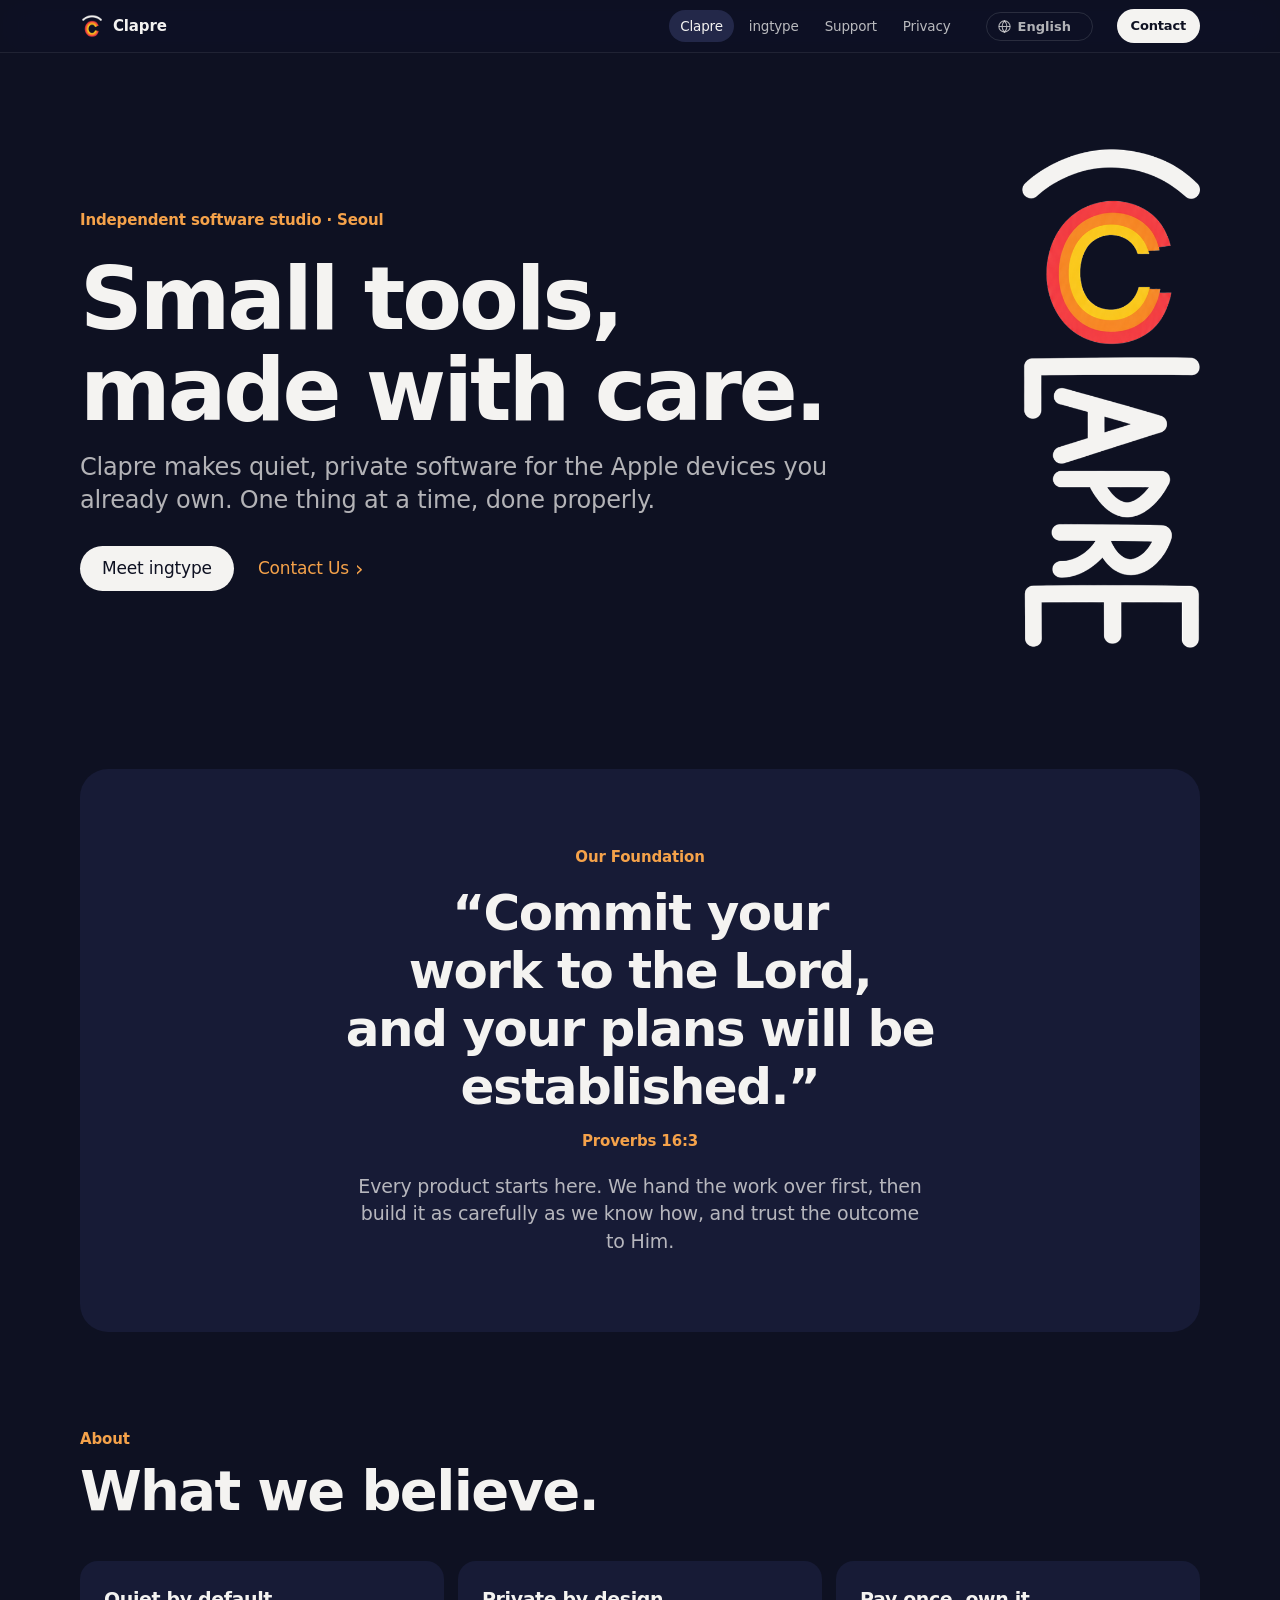
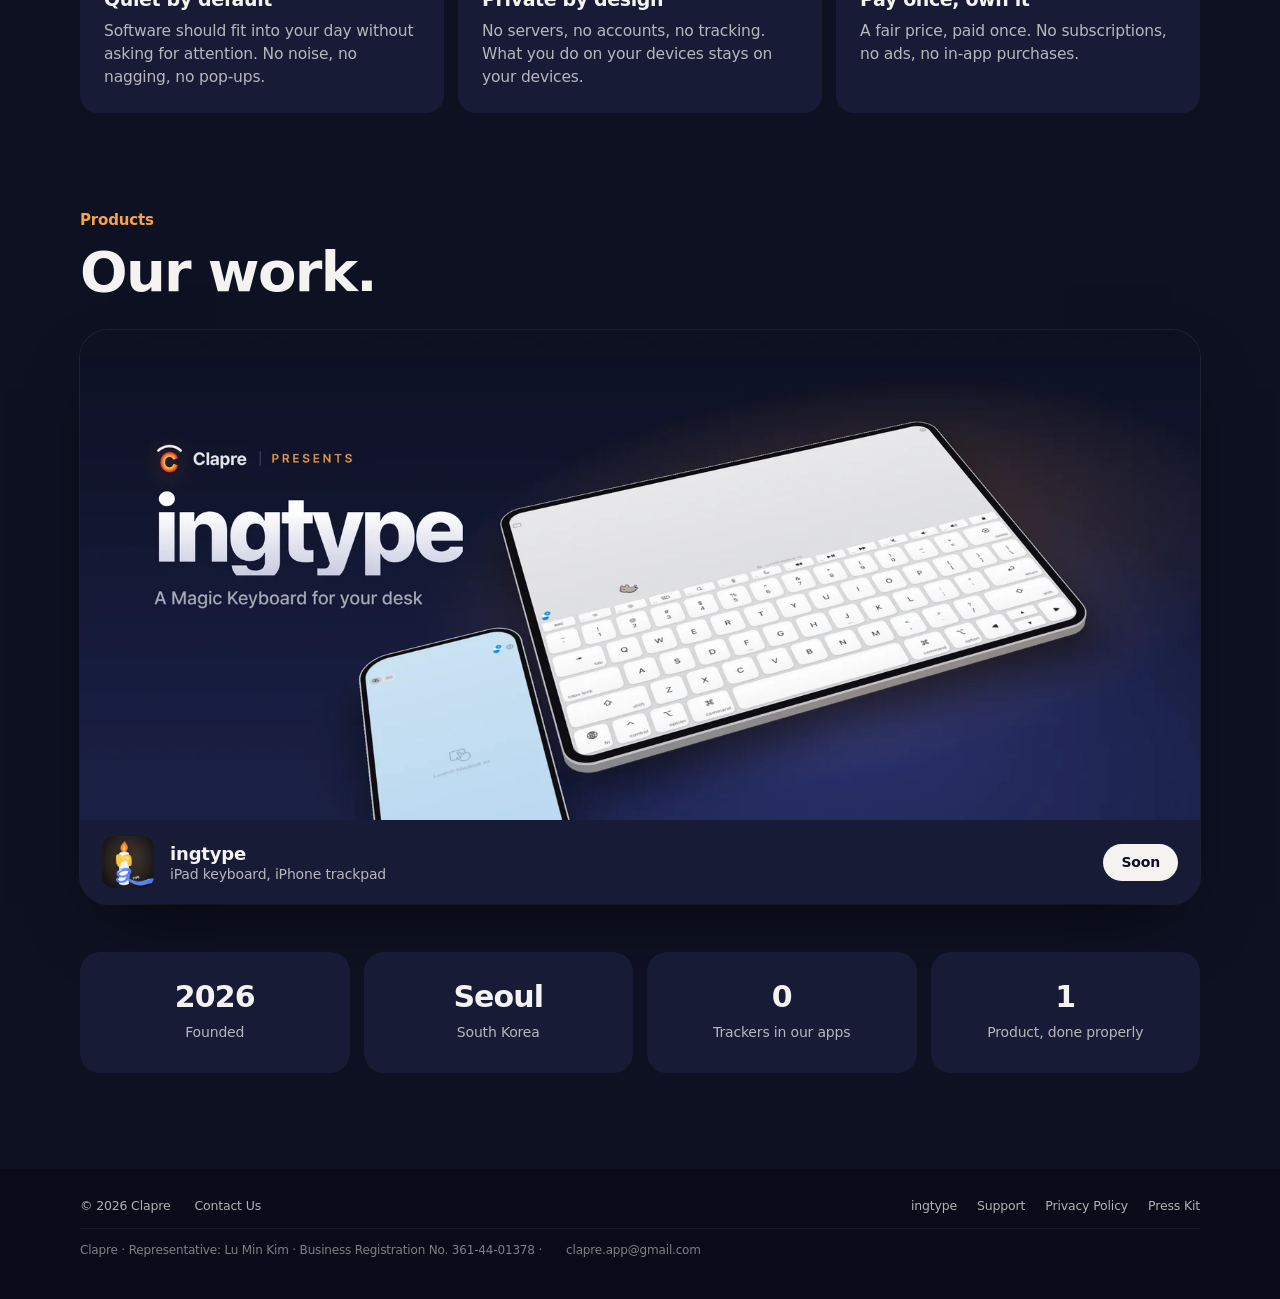
==== commit 1600cdd9: "Preview: draft 4, original navy colors with the new structure Co-Authored-By: Claude Fable 5.1 <nore" ====
--- a/preview/index.html
+++ b/preview/index.html
@@ -30,18 +30,18 @@
 ]}
 </script>
 <meta content="summary_large_image" name="twitter:card"/>
-<meta content="#ffffff" name="theme-color"/>
+<meta content="#0e1122" name="theme-color"/>
 <meta content="noindex, nofollow" name="robots"/>
 <link href="assets/img/favicon-clapre.png?v=31" rel="icon"/>
 <link href="assets/img/clapre-touch-180.png?v=31" rel="apple-touch-icon"/>
-<link href="assets/style.css?v=35" rel="stylesheet"/>
+<link href="assets/style.css?v=37" rel="stylesheet"/>
 <script src="assets/i18n.js?v=35"></script>
 <script defer="" src="assets/site.js?v=32"></script>
 </head>
 <body>
 <header class="nav">
 <div class="wrap">
-<a class="brand" data-tab="clapre" href="#"><img alt="" class="brand-mark" height="32" src="assets/img/clapre-mark-ink.png?v=1" width="32"/><span>Clapre</span></a>
+<a class="brand" data-tab="clapre" href="#"><img alt="" class="brand-mark" height="32" src="assets/img/clapre-mark.png?v=15" width="32"/><span>Clapre</span></a>
 <nav class="tabs" role="tablist">
 <a data-tab="clapre" href="#">Clapre</a>
 <a data-tab="ingtype" href="#ingtype">ingtype</a>
@@ -66,7 +66,7 @@
 <a class="btn btn-ghost" data-goto="contact" data-i18n="t008" href="#support">Contact Us</a>
 </div>
 </div>
-<img alt="Clapre" class="company-logo reveal" height="900" src="assets/img/clapre-logo-ink.png" width="320"/>
+<img alt="Clapre" class="company-logo reveal" height="900" src="assets/img/clapre-logo.png" width="320"/>
 </div>
 </div>
 <section class="verse">
@@ -119,7 +119,7 @@
 <div class="hero">
 <div class="wrap">
 <img alt="ingtype" class="app-icon reveal" data-cookie="" height="88" src="assets/img/icon-256.png?v=31" width="88"/>
-<div class="lockup reveal"><img alt="" height="26" src="assets/img/clapre-mark-ink-256.png" width="26"/><span>Clapre</span><i></i><em>PRESENTS</em></div>
+<div class="lockup reveal"><img alt="" height="26" src="assets/img/clapre-mark-256.png" width="26"/><span>Clapre</span><i></i><em>PRESENTS</em></div>
 <h1 class="reveal" data-i18n="t030">
         Your iPad. A Magic Keyboard.
       </h1>
--- a/preview/assets/style.css
+++ b/preview/assets/style.css
@@ -2,15 +2,16 @@
    11/5 개편 3: Apple. 흰 바탕, 큰 사진, 중앙의 큰 제목, 회색·검정 타일 교차. 그라데이션 없음.
    글꼴은 Apple 기기의 시스템 글꼴(SF Pro·Apple SD Gothic Neo), apple.com과 같다. 글자색은 Apple의 잉크(#1d1d1f)·회색(#6e6e73). */
 :root {
-  --bg: #ffffff;
-  --gray: #f5f5f7;
-  --gray-2: #e8e8ed;
-  --ink: #1d1d1f;
-  --ink-2: #6e6e73;
-  --ink-3: #86868b;
-  --line: rgba(0, 0, 0, 0.1);
+  /* 11/5 시안 4: 시안 3의 구조·글꼴 그대로, 색만 원래 남색으로(사용자 결정). Apple의 검정 페이지 문법. */
+  --bg: #0e1122;
+  --gray: #171b36;
+  --gray-2: #232849;
+  --ink: #f4f3f1;
+  --ink-2: rgba(244, 243, 241, 0.72);
+  --ink-3: rgba(244, 243, 241, 0.5);
+  --line: rgba(255, 255, 255, 0.12);
   --amber: #f08a1f;
-  --amber-text: #c2660a;
+  --amber-text: #f5a24a;
   --red: #f43f44;
   --yellow: #f5b73d;
   --blue: #5b8def;
@@ -28,7 +29,7 @@
 }
 img { display: block; max-width: 100%; height: auto; }
 a { color: inherit; text-decoration: none; }
-::selection { background: rgba(240, 138, 31, 0.25); }
+::selection { background: rgba(240, 138, 31, 0.35); }
 html[data-lang="ko"] [lang="en"]:not(html) { display: none !important; }
 html[data-lang="en"] [lang="ko"]:not(html) { display: none !important; }
 
@@ -37,19 +38,19 @@
 /* ---------- 상단: Apple처럼 얇고 조용하게 ---------- */
 .nav {
   position: sticky; top: 0; z-index: 20;
-  background: rgba(255, 255, 255, 0.78);
+  background: rgba(14, 17, 34, 0.72);
   -webkit-backdrop-filter: saturate(180%) blur(20px); backdrop-filter: saturate(180%) blur(20px);
-  border-bottom: 1px solid rgba(0,0,0,0.06);
+  border-bottom: 1px solid rgba(255,255,255,0.08);
 }
 .nav .wrap { display: flex; align-items: center; gap: 24px; height: 52px; }
 .brand { display: flex; align-items: center; gap: 9px; font-weight: 600; font-size: 15px; letter-spacing: -0.01em; }
 .brand img, .brand-mark { width: 24px; height: 24px; border-radius: 0; }
 .tabs { display: flex; gap: 4px; margin-left: auto; font-size: 13.5px; }
-.tabs a { padding: 6px 11px; border-radius: 999px; color: rgba(29,29,31,.8); transition: color .2s, background .2s; }
+.tabs a { padding: 6px 11px; border-radius: 999px; color: rgba(244,243,241,.75); transition: color .2s, background .2s; }
 .tabs a:hover { color: var(--ink); }
 .tabs a.active { color: var(--ink); background: var(--gray-2); }
-.nav-contact { font-size: 13px; font-weight: 600; padding: 7px 14px; border-radius: 999px; background: var(--ink); color: #fff; }
-.nav-contact:hover { background: #333336; }
+.nav-contact { font-size: 13px; font-weight: 600; padding: 7px 14px; border-radius: 999px; background: var(--ink); color: var(--bg); }
+.nav-contact:hover { background: #fff; }
 
 /* ---------- 라벨·버튼 ---------- */
 .kicker, .eyebrow { color: var(--amber-text); font-weight: 600; font-size: 15px; letter-spacing: -0.01em; }
@@ -60,13 +61,13 @@
   padding: 12px 22px; border-radius: 980px; font-weight: 500; font-size: 17px; line-height: 1.2;
   transition: background .2s ease, color .2s ease, transform .2s ease, box-shadow .2s ease;
 }
-.btn-primary { background: var(--ink); color: #fff; }
-.btn-primary:hover { background: #333336; }
+.btn-primary { background: var(--ink); color: var(--bg); }
+.btn-primary:hover { background: #fff; }
 .btn-ghost { background: transparent; color: var(--amber-text); padding-left: 6px; padding-right: 6px; }
 .btn-ghost::after { content: "›"; font-size: 1.25em; line-height: 1; margin-left: -2px; transition: transform .2s; }
 .btn-ghost:hover::after { transform: translateX(3px); }
 .btn svg { width: 17px; height: 17px; }
-.btn .soon { font-size: 12px; font-weight: 500; color: rgba(255,255,255,.6); }
+.btn .soon { font-size: 12px; font-weight: 500; color: rgba(14,17,34,.55); }
 
 /* ---------- 히어로: Stripe의 그라데이션 띠 + Apple의 중앙 제목 ---------- */
 .hero { position: relative; padding: 96px 0 0; text-align: center; isolation: isolate; }
@@ -78,18 +79,18 @@
 .lede { max-width: 32em; margin: 0 auto; font-size: clamp(19px, 2vw, 24px); line-height: 1.35; color: var(--ink-2); font-weight: 400; text-wrap: pretty; }
 .cta { display: flex; gap: 18px; justify-content: center; align-items: center; flex-wrap: wrap; margin-top: 30px; }
 .launch { color: var(--ink-3); font-size: 14px; margin-top: 18px; }
-.app-icon { width: 92px; height: 92px; margin: 0 auto 22px; border-radius: 21px; box-shadow: 0 20px 40px -16px rgba(0,0,0,.45), 0 0 0 1px rgba(0,0,0,.05); }
+.app-icon { width: 92px; height: 92px; margin: 0 auto 22px; border-radius: 21px; box-shadow: 0 20px 40px -16px rgba(0,0,0,.7), 0 0 0 1px rgba(255,255,255,.08); }
 .app-icon[data-cookie] { cursor: pointer; }
 .cookie { color: var(--amber-text); font-size: 14px; margin-top: 10px; animation: cookie-in .5s ease both; }
 @keyframes cookie-in { from { opacity: 0; transform: translateY(-4px); } to { opacity: 1; transform: none; } }
 .lockup { display: inline-flex; align-items: center; gap: 10px; margin: 0 auto 10px; }
 .lockup img { width: 22px; height: 22px; }
 .lockup span { font-weight: 600; font-size: 15px; }
-.lockup i { width: 1px; height: 14px; background: rgba(0,0,0,.2); }
+.lockup i { width: 1px; height: 14px; background: rgba(255,255,255,.25); }
 .lockup em { font-style: normal; font-weight: 600; font-size: 12px; letter-spacing: .22em; color: var(--amber-text); }
 .stage3d { position: relative; margin: 48px auto 0; max-width: 1120px; }
 .stage3d::before { content: ""; position: absolute; left: 12%; right: 12%; top: 40%; bottom: 4%; border-radius: 50%;
-  background: radial-gradient(ellipse, rgba(0,0,0,.18), rgba(0,0,0,0) 68%); filter: blur(22px); }
+  background: radial-gradient(ellipse, rgba(0,0,0,.6), rgba(0,0,0,0) 68%); filter: blur(22px); }
 .stage3d img { position: relative; width: 100%; height: auto; }
 
 /* 신뢰 줄: 회색 바탕의 숫자 네 개 */
@@ -114,14 +115,14 @@
 .feature li::before { content: "✓"; flex: none; color: var(--amber-text); font-weight: 700; }
 .feature li b { color: var(--ink); font-weight: 600; }
 /* 짝수 타일은 흰 바탕 + 테두리로 교차 */
-#tab-ingtype section:nth-of-type(even) .feature { background: #fff; border: 1px solid var(--line); }
+#tab-ingtype section:nth-of-type(even) .feature { background: transparent; border: 1px solid var(--line); }
 
 /* 기기: 얇은 검정 베젤 */
-.ipad { position: relative; border-radius: clamp(16px, 2.2vw, 28px); padding: clamp(7px, .9vw, 12px); background: #111;
-  box-shadow: 0 30px 60px -30px rgba(0,0,0,.5), 0 0 0 1px rgba(0,0,0,.08); }
+.ipad { position: relative; border-radius: clamp(16px, 2.2vw, 28px); padding: clamp(7px, .9vw, 12px); background: #1b1c22;
+  box-shadow: 0 30px 60px -30px rgba(0,0,0,.8), 0 0 0 1px rgba(255,255,255,.1); }
 .ipad img { border-radius: clamp(10px, 1.4vw, 18px); }
-.iphone { position: relative; border-radius: clamp(26px, 3.8vw, 48px); padding: clamp(5px, .7vw, 9px); background: #111;
-  box-shadow: 0 28px 56px -28px rgba(0,0,0,.5), 0 0 0 1px rgba(0,0,0,.08); }
+.iphone { position: relative; border-radius: clamp(26px, 3.8vw, 48px); padding: clamp(5px, .7vw, 9px); background: #1b1c22;
+  box-shadow: 0 28px 56px -28px rgba(0,0,0,.8), 0 0 0 1px rgba(255,255,255,.1); }
 .iphone img { border-radius: clamp(21px, 3.1vw, 40px); }
 .duo { display: flex; gap: 20px; justify-content: center; align-items: flex-end; }
 .duo .iphone { width: min(46%, 250px); }
@@ -129,11 +130,11 @@
 
 /* 칩 */
 .pets-row { display: flex; gap: 8px; flex-wrap: wrap; margin-top: 22px; }
-.pets-row span, .pets-row .theme-pill { padding: 7px 14px; border-radius: 999px; background: #fff; border: 1px solid var(--line); font-size: 14px; color: var(--ink); }
-#tab-ingtype section:nth-of-type(even) .pets-row span, #tab-ingtype section:nth-of-type(even) .pets-row .theme-pill { background: var(--gray); border-color: transparent; }
+.pets-row span, .pets-row .theme-pill { padding: 7px 14px; border-radius: 999px; background: rgba(255,255,255,.06); border: 1px solid var(--line); font-size: 14px; color: var(--ink); }
+#tab-ingtype section:nth-of-type(even) .pets-row span, #tab-ingtype section:nth-of-type(even) .pets-row .theme-pill { background: var(--gray); border-color: var(--line); }
 .theme-pill { font: inherit; cursor: pointer; transition: background .2s, color .2s, border-color .2s; }
 .pets-row .theme-pill:hover { border-color: var(--ink); }
-.pets-row .theme-pill.on { background: var(--ink); color: #fff; border-color: var(--ink); }
+.pets-row .theme-pill.on { background: var(--ink); color: var(--bg); border-color: var(--ink); }
 .theme-shot { position: relative; }
 .theme-shot img { transition: opacity .25s ease; }
 .theme-shot img.fading { opacity: 0; }
@@ -144,22 +145,23 @@
 .theme-shot.is-picture .add-pic { display: inline-flex; }
 
 /* ---------- 개인정보: Apple의 검정 타일 ---------- */
-.privacy-band { border-radius: var(--radius); padding: clamp(36px, 6vw, 72px); background: #000; color: #fff; }
-.privacy-band .kicker { color: var(--amber); }
+.privacy-band { border-radius: var(--radius); padding: clamp(36px, 6vw, 72px); background: #f5f5f7; color: #1d1d1f; }
+.privacy-band .kicker { color: #c2660a; }
 .privacy-band h2 { max-width: 16ch; }
-.privacy-band .section-lede { color: rgba(255,255,255,.7); }
+.privacy-band .section-lede { color: #6e6e73; }
 .cards { display: grid; grid-template-columns: repeat(3, 1fr); gap: 14px; margin-top: 40px; }
 .card { padding: 24px; border-radius: 18px; background: var(--gray); }
 .card b { display: block; font-size: 19px; margin-bottom: 6px; letter-spacing: -0.02em; font-weight: 600; }
 .card p { margin: 0; color: var(--ink-2); font-size: 15.5px; }
-.privacy-band .card { background: #1d1d1f; }
-.privacy-band .card p { color: rgba(255,255,255,.7); }
+.privacy-band .card { background: #fff; }
+.privacy-band .card b { color: #1d1d1f; }
+.privacy-band .card p { color: #6e6e73; }
 
 /* ---------- 시작하기: 흰 카드 셋 ---------- */
 .steps { display: grid; grid-template-columns: repeat(3, 1fr); gap: 14px; margin-top: 40px; counter-reset: s; }
 .step { padding: 28px; border-radius: 20px; background: var(--gray); }
 .step::before { counter-increment: s; content: counter(s); display: grid; place-items: center; width: 36px; height: 36px; border-radius: 50%;
-  margin-bottom: 18px; background: var(--ink); color: #fff; font-weight: 700; font-size: 15px; }
+  margin-bottom: 18px; background: var(--ink); color: var(--bg); font-weight: 700; font-size: 15px; }
 .step b { display: block; font-size: 19px; margin-bottom: 6px; letter-spacing: -0.02em; font-weight: 600; }
 .step p { margin: 0; color: var(--ink-2); font-size: 15.5px; }
 
@@ -188,17 +190,17 @@
 .callout { padding: 18px 20px; border-radius: 16px; background: var(--gray); }
 .doc a { color: var(--amber-text); }
 .doc a:hover { text-decoration: underline; }
-.doc a.btn-primary { color: #fff; text-decoration: none; }
+.doc a.btn-primary { color: var(--bg); text-decoration: none; }
 .doc code { font: 0.9em ui-monospace, SFMono-Regular, Menlo, monospace; background: var(--gray); padding: 2px 6px; border-radius: 6px; color: var(--ink); }
 .press-dl { border: 0; margin-top: 8px; }
 .press-banner { width: 100%; height: auto; border-radius: 20px; margin: 28px 0 8px; border: 1px solid var(--line); }
 
 /* ---------- 하단: Apple의 회색 ---------- */
-footer { margin-top: 96px; background: var(--gray); padding: 28px 0 40px; color: var(--ink-2); font-size: 12.5px; }
+footer { margin-top: 96px; background: #090b18; padding: 28px 0 40px; color: var(--ink-2); font-size: 12.5px; }
 footer .wrap { display: flex; flex-wrap: wrap; gap: 12px 24px; align-items: center; }
 footer nav { display: flex; gap: 20px; margin-left: auto; }
 footer a:hover { color: var(--ink); text-decoration: underline; }
-footer .legal { margin-top: 12px; font-size: 12px; color: var(--ink-3); border-top: 1px solid rgba(0,0,0,.08); padding-top: 12px; }
+footer .legal { margin-top: 12px; font-size: 12px; color: var(--ink-3); border-top: 1px solid rgba(255,255,255,.08); padding-top: 12px; }
 
 /* ---------- 나타나기 ---------- */
 .reveal { opacity: 0; transform: translateY(16px); transition: opacity .8s cubic-bezier(.2,.7,.2,1), transform .8s cubic-bezier(.2,.7,.2,1); }
@@ -241,25 +243,25 @@
 
 /* App Store 투데이 카드 */
 .feature-card { display: block; margin-top: 28px; border-radius: var(--radius); overflow: hidden; background: #0d1021;
-  box-shadow: 0 30px 70px -30px rgba(0,0,0,.45), 0 0 0 1px rgba(0,0,0,.06); transition: transform .35s cubic-bezier(.2,.7,.2,1), box-shadow .35s; }
-.feature-card:hover { transform: translateY(-4px) scale(1.004); box-shadow: 0 40px 90px -30px rgba(0,0,0,.5), 0 0 0 1px rgba(0,0,0,.06); }
+  box-shadow: 0 30px 70px -30px rgba(0,0,0,.8), 0 0 0 1px rgba(255,255,255,.08); transition: transform .35s cubic-bezier(.2,.7,.2,1), box-shadow .35s; }
+.feature-card:hover { transform: translateY(-4px) scale(1.004); box-shadow: 0 40px 90px -30px rgba(0,0,0,.85), 0 0 0 1px rgba(255,255,255,.1); }
 .feature-art { width: 100%; height: auto; display: block; aspect-ratio: 16 / 7; object-fit: cover; object-position: center 75%; }
-.feature-bar { display: flex; align-items: center; gap: 16px; padding: 16px 22px; background: #fff; color: var(--ink); }
+.feature-bar { display: flex; align-items: center; gap: 16px; padding: 16px 22px; background: var(--gray); color: var(--ink); }
 .feature-bar img { width: 52px; height: 52px; border-radius: 12px; }
 .feature-bar div { display: grid; line-height: 1.3; }
 .feature-bar b { font-size: 18px; font-weight: 600; } .feature-bar div span { color: var(--ink-2); font-size: 14px; }
-.feature-bar .get { margin-left: auto; background: var(--ink); color: #fff; font-weight: 600; font-size: 14px; padding: 8px 18px; border-radius: 999px; white-space: nowrap; }
+.feature-bar .get { margin-left: auto; background: var(--ink); color: var(--bg); font-weight: 600; font-size: 14px; padding: 8px 18px; border-radius: 999px; white-space: nowrap; }
 
 /* ---------- 문의 ---------- */
 .contact { display: grid; gap: 16px; margin-top: 18px; padding: 26px; border-radius: 20px; background: var(--gray); }
 .contact .row { display: grid; grid-template-columns: 1fr 1.4fr; gap: 16px; }
 .contact label { display: grid; gap: 6px; font-size: 14px; font-weight: 600; color: var(--ink); }
 .contact input, .contact select, .contact textarea {
-  font: 400 16px var(--font); color: var(--ink); background: #fff; border: 1px solid var(--line); border-radius: 12px; padding: 12px 14px; width: 100%;
+  font: 400 16px var(--font); color: var(--ink); background: rgba(255,255,255,.05); border: 1px solid var(--line); border-radius: 12px; padding: 12px 14px; width: 100%;
 }
 .contact textarea { resize: vertical; }
 .contact input:focus, .contact select:focus, .contact textarea:focus { outline: none; border-color: var(--ink); }
-.contact select option { color: #111; }
+.contact select option { color: #111; background: #fff; }
 .contact-actions { display: flex; align-items: center; gap: 16px; flex-wrap: wrap; font-size: 14px; color: var(--ink-3); }
 .contact-actions .btn { border: 0; cursor: pointer; font-family: var(--font); }
 
@@ -267,27 +269,34 @@
 .gallery-sec { padding-bottom: 20px; }
 .gallery { display: flex; gap: 18px; overflow-x: auto; scroll-snap-type: x mandatory; padding: 28px max(22px, calc((100% - var(--max)) / 2)) 26px; scrollbar-width: none; }
 .gallery::-webkit-scrollbar { display: none; }
-.gallery img { flex: none; height: 440px; width: auto; border-radius: 20px; scroll-snap-align: center; box-shadow: 0 30px 60px -24px rgba(0,0,0,.4), 0 0 0 1px rgba(0,0,0,.06); }
+.gallery img { flex: none; height: 440px; width: auto; border-radius: 20px; scroll-snap-align: center; box-shadow: 0 30px 60px -24px rgba(0,0,0,.7), 0 0 0 1px rgba(255,255,255,.08); }
 
 /* ---------- 개발 중 예고: 그라데이션 타일 ---------- */
 .next-up { padding-top: 64px; }
-.next-card { position: relative; text-align: center; padding: clamp(48px, 6vw, 80px) 32px; border-radius: var(--radius); overflow: hidden; background: var(--gray); }
+.next-card { position: relative; text-align: center; padding: clamp(48px, 6vw, 80px) 32px; border-radius: var(--radius); overflow: hidden;
+  /* 사이트에서 그라데이션은 여기 한 곳뿐(11/5 사용자 요청). 브랜드 고리 색: 노랑·주황·빨강 + 살짝 파랑 */
+  background:
+    radial-gradient(60% 70% at 15% 20%, rgba(245,183,61,.42), transparent 62%),
+    radial-gradient(50% 60% at 85% 10%, rgba(244,63,68,.38), transparent 60%),
+    radial-gradient(50% 70% at 70% 90%, rgba(91,141,239,.36), transparent 62%),
+    radial-gradient(45% 55% at 30% 95%, rgba(240,138,31,.3), transparent 60%),
+    #1a1733; }
 .next-card h2 { margin: 16px auto 12px; }
 .next-card .section-lede { margin: 0 auto; }
 .next-note { margin: 18px 0 0; color: var(--amber-text); font-weight: 600; font-size: 15px; }
 .dev-pill { display: inline-flex; align-items: center; gap: 8px; padding: 6px 14px; border-radius: 999px; font-size: 13px; font-weight: 600;
-  color: var(--ink); background: rgba(255,255,255,.7); border: 1px solid rgba(0,0,0,.08); }
+  color: var(--ink); background: rgba(255,255,255,.1); border: 1px solid rgba(255,255,255,.14); }
 .dev-pill i { width: 7px; height: 7px; border-radius: 50%; background: var(--amber); animation: devpulse 1.8s ease-in-out infinite; }
 @keyframes devpulse { 50% { opacity: .35; } }
 
 /* ---------- 언어 ---------- */
 .lang-pick { position: relative; display: inline-flex; align-items: center; gap: 6px; color: var(--ink-2); font-size: 13px;
   padding: 6px 10px; border-radius: 999px; border: 1px solid var(--line); cursor: pointer; }
-.lang-pick:hover { color: var(--ink); border-color: rgba(0,0,0,.25); }
+.lang-pick:hover { color: var(--ink); border-color: rgba(255,255,255,.35); }
 .lang-pick svg { width: 15px; height: 15px; flex: none; }
 .lang-select { appearance: none; -webkit-appearance: none; background: transparent; border: 0; color: inherit; font: 600 13px var(--font); cursor: pointer; padding-right: 2px; }
 .lang-select:focus { outline: none; }
-.lang-select option { color: #111; }
+.lang-select option { color: #111; background: #fff; }
 html[lang="ko"] body { word-break: keep-all; }
 html[lang="ja"] body { font-family: -apple-system, BlinkMacSystemFont, "Hiragino Sans", "Hiragino Kaku Gothic ProN", "Noto Sans JP", "Yu Gothic", sans-serif; line-break: strict; }
 html[lang="zh-Hans"] body { font-family: -apple-system, BlinkMacSystemFont, "PingFang SC", "Noto Sans SC", "Microsoft YaHei", sans-serif; line-break: strict; }
